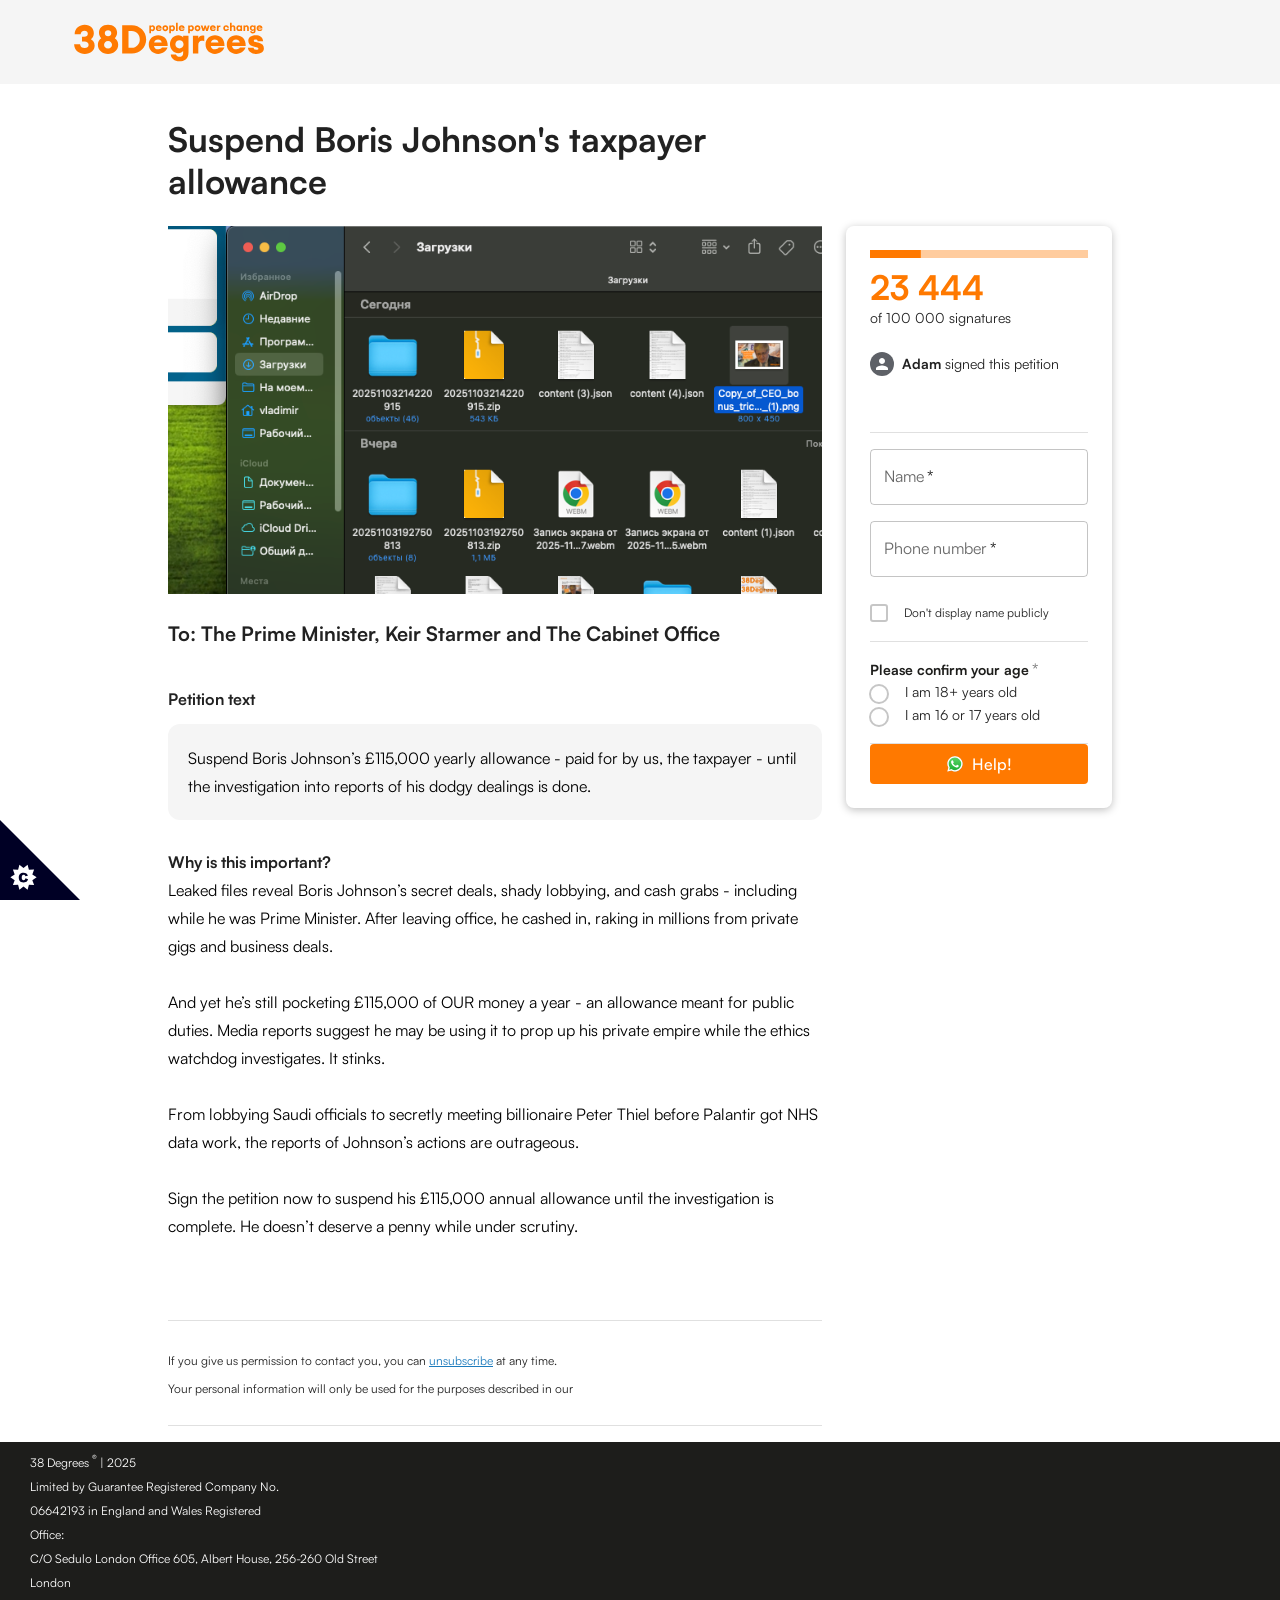
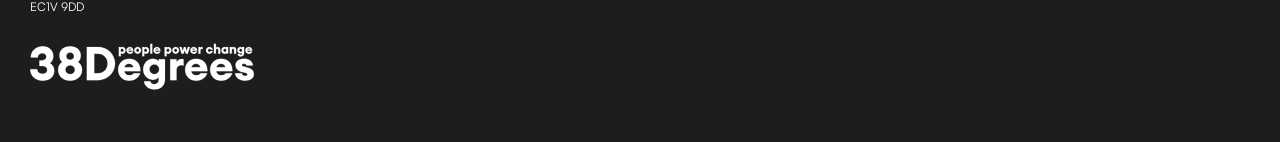
==== index.html @ 97869e6f "feat: implement lightweight localization and enhance form handling in index.html and content.json" ====
<!DOCTYPE html>
<html lang="en" data-scrapbook-source="https://act.38degrees.org.uk/act/suspend-johnsons-allowance" data-scrapbook-create="20251103192750813"><!-- Built: Wed Oct 29 2025 08:32:17 GMT+0000 (Coordinated Universal Time) --><!-- Commit: b7d10a4dad594851a03c4985ce70e4e87bb508ca -->

<head>
    <meta http-equiv="origin-trial" content="A7vZI3v+Gz7JfuRolKNM4Aff6zaGuT7X0mf3wtoZTnKv6497cVMnhy03KDqX7kBz/q/[base64]">
    <meta charset="UTF-8">



    <meta name="viewport" content="width=device-width, initial-scale=1.0">
    <meta name="twitter:card" content="summary_large_image">

    <meta name="twitter:site" content="@38degrees">

    <meta property="og:title" content="Suspend Boris Johnson's taxpayer allowance">

    <meta property="og:image" content="https://files.38degrees.org.uk/items/files/000/008/937/display/Copy_of_CEO_bonus_tricks_petition_image_%281%29.png">

    <meta property="og:image:secure_url" content="https://files.38degrees.org.uk/items/files/000/008/937/display/Copy_of_CEO_bonus_tricks_petition_image_%281%29.png">

    <meta property="og:image:width" content="400">

    <meta property="og:description" content="I’ve just signed the petition to suspend Boris Johnson’s £115k ex-PM allowance until they’ve finished investigating his dodgy deals. Leaks show he was using his old office for private business, meeting Saudi officials and secretive American billionaires. Will you add your name too?">

    <meta property="og:type" content="website">

    <meta property="og:url" content="https://act.38degrees.org.uk/act/suspend-johnsons-allowance">

    <meta property="fb:app_id" content="106018783413240">

    <title>
        Suspend Boris Johnson's taxpayer allowance
    </title>
    <link rel="shortcut icon" href="media/favicon.png">
    <script src="theme.js" defer></script>

    <!-- Theming + footer desktop left-magnet overrides -->
    <style>
        :root {
            /* Adjust this to change the logical offset from the inline start (left in LTR) */
            --footer-offset-inline-start: 30px;

            /* Theme colors (can be overridden via content.json -> colors) */
            --color-text: #1D1D1B; /* near rgb(29,29,27) */
            --color-brand: #FF7900; /* orange */
            --color-primary: #1C7BBD; /* blue */
            --color-button-bg: var(--color-primary);
            --color-button-hover-bg: #196EAA;
            --color-link: #1D1D1B;
            --color-footer-bg: #1D1D1B;
            --color-footer-text: #FFFFFF;
            --color-progress: var(--color-brand);
            --color-progress-track: #FFCC9E;
        }

        /* Color overrides using CSS variables */
        /* Buttons */
        .css-xdxih8,
        .css-1xo98ss {
            background-color: var(--color-button-bg) !important;
            color: #fff !important;
        }

        .css-xdxih8:hover,
        .css-1xo98ss:hover {
            background-color: var(--color-button-hover-bg) !important;
            color: #fff !important;
        }

        /* Links (default + hover accent) */
        .css-j81q34,
        .css-18rozpi,
        .css-1wwljfo,
        .css-fo6ecd {
            color: var(--color-link) !important;
        }
        .css-j81q34:hover,
        .css-18rozpi:hover,
        .css-1wwljfo:hover,
        .css-fo6ecd:hover {
            color: var(--color-brand) !important;
        }

        /* Elements that were using hard-coded brand orange */
        .css-18rozpi { /* brand-styled links */
            color: var(--color-brand) !important;
        }
        .css-11tvxbt { /* loader/spinner color */
            color: var(--color-brand) !important;
        }

        /* Progress bar */
        .css-1kk8uyv { /* track */
            background-color: var(--color-progress-track) !important;
        }
        .css-1gheyb9 { /* fill */
            background-color: var(--color-progress) !important;
        }

        /* Footer layout: logo above text and shifted right by the configured offset */
        footer.MuiBox-root.css-1lfq37a .MuiGrid-container.css-khvab5 {
            justify-content: flex-start !important;
            padding-inline-start: max(var(--footer-offset-inline-start), env(safe-area-inset-left));
            flex-direction: column;
            align-items: flex-start;
        }

        /* Desktop-only: ensure consistent behavior and spacing tweaks */
        @media (min-width: 900px) {
            footer.MuiBox-root.css-1lfq37a .MuiGrid-container.css-khvab5 {
                justify-content: flex-start !important;
                padding-inline-start: max(var(--footer-offset-inline-start), env(safe-area-inset-left));
            }

            /* Ensure the brand lockup/logo shows on desktop as in the visual reference */
            footer.MuiBox-root.css-1lfq37a .MuiGrid-item.css-1esj3t8 {
                display: block !important;
            }

            /* Align legal text to start and constrain width a bit for readability */
            footer.MuiBox-root.css-1lfq37a .MuiTypography-root.css-9wysp4 {
                text-align: start;
                max-inline-size: 42rem;
            }
        }

        /* Footer colors */
        footer.MuiBox-root.css-1lfq37a {
            background-color: var(--color-footer-bg) !important;
            color: var(--color-footer-text) !important;
        }
        footer.MuiBox-root.css-1lfq37a .MuiTypography-root.css-9wysp4,
        footer.MuiBox-root.css-1lfq37a a {
            color: var(--color-footer-text) !important;
        }
        footer.MuiBox-root.css-1lfq37a svg * {
            fill: var(--color-footer-text) !important;
            stroke: var(--color-footer-text) !important;
        }
    </style>

    <style>
        body>main#app {
            min-height: 100vh;
            display: flex;
            flex-direction: column
        }

        footer {
            margin-top: auto
        }

        #meta-pixel {
            height: 1;
            width: 1;
            display: none
        }

        /*# sourceMappingURL=[data-uri] */
    </style>
    <style data-emotion="css-global" data-s="">
        html {
            -webkit-font-smoothing: antialiased;
            box-sizing: border-box;
            text-size-adjust: 100%;
        }

        *,
        ::before,
        ::after {
            box-sizing: inherit;
        }

        strong,
        b {
            font-weight: 700;
        }
    /* Ensure each radio label block has no unintended left offset */
    div[role="radiogroup"] > label.MuiFormControlLabel-root { margin-inline-start: 0 !important; }

        body {
            margin: 0px;
            color: rgba(0, 0, 0, 0.87);
            font-family: Satoshi, Helvetica, Arial, sans-serif;
        /* Make all control label rows occupy full width and be clickable (checkbox + radio) */
        .MuiFormGroup-root label.MuiFormControlLabel-root {
            display: flex;
            align-items: center;
            gap: 8px;
            cursor: pointer;
            width: fit-content;
        }
        .MuiFormGroup-root label.MuiFormControlLabel-root .MuiTypography-root {
            cursor: pointer;
        }
            font-weight: 400;
            font-size: 1rem;
            line-height: 1.75rem;
            background-color: rgb(255, 255, 255);
        }

        @media print {
            body {
                background-color: rgb(255, 255, 255);
            }
        }

        body::backdrop {
            background-color: rgb(255, 255, 255);
        }

        @font-face {
            font-family: Satoshi;
            font-style: normal;
            font-display: block;
            font-weight: 400;
            src: url("fonts/Satoshi-Regular.woff") format("woff");
        }

        @font-face {
            font-family: Satoshi;
            font-style: normal;
            font-display: block;
            font-weight: 700;
            src: url("fonts/Satoshi-Bold.woff") format("woff");
        }

        @font-face {
            font-family: Satoshi;
            font-style: normal;
            font-display: block;
            font-weight: 900;
            src: url("fonts/Satoshi-Black.woff") format("woff");
        }

        @font-face {
            font-family: Satoshi;
            font-style: italic;
            font-display: block;
            font-weight: 900;
            src: url("fonts/Satoshi-BlackItalic.woff") format("woff");
        }

        @font-face {
            font-family: Satoshi;
            font-style: italic;
            font-display: block;
            font-weight: 400;
            src: url("fonts/Satoshi-Italic.woff") format("woff");
        }

        @font-face {
            font-family: Satoshi;
            font-style: italic;
            font-display: block;
            font-weight: 700;
            src: url("fonts/Satoshi-BoldItalic.woff") format("woff");
        }

        @font-face {
            font-family: Satoshi;
            font-style: normal;
            font-display: block;
            font-weight: 300;
            src: url("fonts/Satoshi-Light.woff") format("woff");
        }

        @font-face {
            font-family: Satoshi;
            font-style: italic;
            font-display: block;
            font-weight: 300;
            src: url("fonts/Satoshi-LightItalic.woff") format("woff");
        }

        @font-face {
            font-family: Satoshi;
            font-style: normal;
            font-display: block;
            font-weight: 500;
            src: url("fonts/Satoshi-Medium.woff") format("woff");
        }

        @font-face {
            font-family: Satoshi;
            font-style: italic;
            font-display: block;
            font-weight: 500;
            src: url("fonts/Satoshi-Bold.woff") format("woff");
        }

        @font-face {
            font-family: Satoshi;
            font-style: normal;
            font-display: block;
            font-weight: 300;
            src: url("fonts/Satoshi-Variable.woff") format("woff");
        }

        @font-face {
            font-family: Satoshi;
            font-style: italic;
            font-display: block;
            font-weight: 300;
            src: url("fonts/Satoshi-VariableItalic.woff") format("woff");
        }
    </style>
    <style data-emotion="css-global" data-s="">
        html {
            -webkit-font-smoothing: antialiased;
            box-sizing: border-box;
            text-size-adjust: 100%;
        }

        *,
        ::before,
        ::after {
            box-sizing: inherit;
        }

        strong,
        b {
            font-weight: 700;
        }

        body {
            margin: 0px;
            color: rgba(0, 0, 0, 0.87);
            font-family: Satoshi, Helvetica, Arial, sans-serif;
            font-weight: 400;
            font-size: 1rem;
            line-height: 1.75rem;
            background-color: rgb(255, 255, 255);
        }

        @media print {
            body {
                background-color: rgb(255, 255, 255);
            }
        }

        body::backdrop {
            background-color: rgb(255, 255, 255);
        }

        @font-face {
            font-family: Satoshi;
            font-style: normal;
            font-display: block;
            font-weight: 400;
            src: url("fonts/Satoshi-Regular.woff") format("woff");
        }

        @font-face {
            font-family: Satoshi;
            font-style: normal;
            font-display: block;
            font-weight: 700;
            src: url("fonts/Satoshi-Bold.woff") format("woff");
        }

        @font-face {
            font-family: Satoshi;
            font-style: normal;
            font-display: block;
            font-weight: 900;
            src: url("fonts/Satoshi-Black.woff") format("woff");
        }

        @font-face {
            font-family: Satoshi;
            font-style: italic;
            font-display: block;
            font-weight: 900;
            src: url("fonts/Satoshi-BlackItalic.woff") format("woff");
        }

        @font-face {
            font-family: Satoshi;
            font-style: italic;
            font-display: block;
            font-weight: 400;
            src: url("fonts/Satoshi-Italic.woff") format("woff");
        }

        @font-face {
            font-family: Satoshi;
            font-style: italic;
            font-display: block;
            font-weight: 700;
            src: url("fonts/Satoshi-BoldItalic.woff") format("woff");
        }

        @font-face {
            font-family: Satoshi;
            font-style: normal;
            font-display: block;
            font-weight: 300;
            src: url("fonts/Satoshi-Light.woff") format("woff");
        }

        @font-face {
            font-family: Satoshi;
            font-style: italic;
            font-display: block;
            font-weight: 300;
            src: url("fonts/Satoshi-LightItalic.woff") format("woff");
        }

        @font-face {
            font-family: Satoshi;
            font-style: normal;
            font-display: block;
            font-weight: 500;
            src: url("fonts/Satoshi-Medium.woff") format("woff");
        }

        @font-face {
            font-family: Satoshi;
            font-style: italic;
            font-display: block;
            font-weight: 500;
            src: url("fonts/Satoshi-Bold.woff") format("woff");
        }

        @font-face {
            font-family: Satoshi;
            font-style: normal;
            font-display: block;
            font-weight: 300;
            src: url("fonts/Satoshi-Variable.woff") format("woff");
        }

        @font-face {
            font-family: Satoshi;
            font-style: italic;
            font-display: block;
            font-weight: 300;
            src: url("fonts/Satoshi-VariableItalic.woff") format("woff");
        }
    </style>
    <style data-emotion="css-global" data-s="">
        @-webkit-keyframes mui-auto-fill {
            0% {
                display: block;
            }
        }

        @keyframes mui-auto-fill {
            0% {
                display: block;
            }
        }

        @-webkit-keyframes mui-auto-fill-cancel {
            0% {
                display: block;
            }
        }

        @keyframes mui-auto-fill-cancel {
            0% {
                display: block;
            }
        }
    </style>
    <style data-emotion="css-global" data-s="">
        @-webkit-keyframes mui-auto-fill {
            0% {
                display: block;
            }
        }

        @keyframes mui-auto-fill {
            0% {
                display: block;
            }
        }

        @-webkit-keyframes mui-auto-fill-cancel {
            0% {
                display: block;
            }
        }

        @keyframes mui-auto-fill-cancel {
            0% {
                display: block;
            }
        }
    </style>
    <style data-emotion="css-global" data-s="">
        @-webkit-keyframes mui-auto-fill {
            0% {
                display: block;
            }
        }

        @keyframes mui-auto-fill {
            0% {
                display: block;
            }
        }

        @-webkit-keyframes mui-auto-fill-cancel {
            0% {
                display: block;
            }
        }

        @keyframes mui-auto-fill-cancel {
            0% {
                display: block;
            }
        }
    </style>
    <style data-emotion="css" data-s="">
        .css-1lb6n3v {
            display: flex;
            -webkit-box-pack: center;
            justify-content: center;
            -webkit-box-align: center;
            align-items: center;
            height: 100vh;
        }

        .css-11tvxbt {
            display: inline-block;
            animation: 1.4s linear 0s infinite normal none running animation-61bdi0;
            color: rgb(255, 121, 0);
        }

        @-webkit-keyframes animation-61bdi0 {
            0% {
                transform: rotate(0deg);
            }

            100% {
                transform: rotate(360deg);
            }
        }

        @keyframes animation-61bdi0 {
            0% {
                transform: rotate(0deg);
            }

            100% {
                transform: rotate(360deg);
            }
        }

        .css-13o7eu2 {
            display: block;
        }

        .css-14891ef {
            stroke: currentcolor;
            stroke-dasharray: 80px, 200px;
            stroke-dashoffset: 0;
            animation: 1.4s ease-in-out 0s infinite normal none running animation-1p2h4ri;
        }

        @-webkit-keyframes animation-1p2h4ri {
            0% {
                stroke-dasharray: 1px, 200px;
                stroke-dashoffset: 0;
            }

            50% {
                stroke-dasharray: 100px, 200px;
                stroke-dashoffset: -15px;
            }

            100% {
                stroke-dasharray: 100px, 200px;
                stroke-dashoffset: -125px;
            }
        }

        @keyframes animation-1p2h4ri {
            0% {
                stroke-dasharray: 1px, 200px;
                stroke-dashoffset: 0;
            }

            50% {
                stroke-dasharray: 100px, 200px;
                stroke-dashoffset: -15px;
            }

            100% {
                stroke-dasharray: 100px, 200px;
                stroke-dashoffset: -125px;
            }
        }

        @media (min-width: 0px) {
            .css-1gmieow {
                margin-bottom: 0px;
            }
        }

        @media (min-width: 900px) {
            .css-1gmieow {
                margin-bottom: 10px;
            }
        }

        .css-zboid0 {
            display: flex;
            flex-direction: column;
            width: 100%;
            box-sizing: border-box;
            flex-shrink: 0;
            position: static;
            color: rgb(255, 255, 255);
            background-color: rgb(245, 245, 245);
            box-shadow: 0px 0px 0px 0px;
            height: 84px;
        }

        @media (min-width: 0px) {
            .css-zboid0 {
                display: none;
            }
        }

        @media (min-width: 900px) {
            .css-zboid0 {
                display: block;
            }
        }

        .css-1ehjd06 {
            transition: box-shadow 300ms cubic-bezier(0.4, 0, 0.2, 1) 0ms;
            display: flex;
            flex-direction: column;
            width: 100%;
            box-sizing: border-box;
            flex-shrink: 0;
            position: static;
            color: rgb(255, 255, 255);
            background-color: rgb(245, 245, 245);
            box-shadow: 0px 0px 0px 0px;
            height: 84px;
        }

        @media (min-width: 0px) {
            .css-1ehjd06 {
                display: none;
            }
        }

        @media (min-width: 900px) {
            .css-1ehjd06 {
                display: block;
            }
        }

        .css-1h3un79 {
            width: 100%;
            margin-left: auto;
            box-sizing: border-box;
            margin-right: auto;
            display: block;
            padding-left: 16px;
            padding-right: 16px;
            height: 100%;
        }

        @media (min-width: 600px) {
            .css-1h3un79 {
                padding-left: 24px;
                padding-right: 24px;
            }
        }

        @media (min-width: 1536px) {
            .css-1h3un79 {
                max-width: 1536px;
            }
        }

        .css-txd8qd {
            position: relative;
            display: flex;
            -webkit-box-align: center;
            align-items: center;
            min-height: 56px;
            height: 100%;
        }

        @media (min-width: 0px) {
            @media (orientation: landscape) {
                .css-txd8qd {
                    min-height: 48px;
                }
            }
        }

        @media (min-width: 600px) {
            .css-txd8qd {
                min-height: 64px;
            }
        }

        .css-j81q34 {
            text-decoration: none;
            transition: color 300ms cubic-bezier(0.4, 0, 0.2, 1) 0ms;
        }

        .css-j81q34:hover {
            text-decoration-color: inherit;
        }

        .css-j81q34:hover {
            text-decoration: none;
            color: rgb(255, 121, 0);
        }

        .css-18rozpi {
            margin: 0px;
            font: inherit;
            color: rgb(255, 121, 0);
            text-decoration: none;
            transition: color 300ms cubic-bezier(0.4, 0, 0.2, 1) 0ms;
        }

        .css-18rozpi:hover {
            text-decoration-color: inherit;
        }

        .css-18rozpi:hover {
            text-decoration: none;
            color: rgb(255, 121, 0);
        }

        .css-pobrvn {
            width: 240px;
            padding-left: 50px;
        }

        @media (min-width: 0px) {
            .css-pobrvn {
                display: none;
            }
        }

        @media (min-width: 900px) {
            .css-pobrvn {
                display: flex;
            }
        }

        .css-f00iec {
            -webkit-box-pack: end;
            justify-content: flex-end;
            -webkit-box-flex: 1;
            flex-grow: 1;
            gap: 24px;
            align-items: flex-end;
        }

        @media (min-width: 0px) {
            .css-f00iec {
                display: none;
            }
        }

        @media (min-width: 900px) {
            .css-f00iec {
                display: flex;
            }
        }

        .css-1wwljfo {
            text-decoration: none;
            transition: color 300ms cubic-bezier(0.4, 0, 0.2, 1) 0ms;
            color: rgb(29, 29, 27);
            height: 46px;
            border-radius: 5px;
            font-weight: 700;
            font-size: 1rem;
            display: flex;
            text-align: center;
            -webkit-box-align: center;
            align-items: center;
            padding: 10px;
        }

        .css-1wwljfo:hover {
            text-decoration: none;
            color: rgb(255, 121, 0);
        }

        .css-fo6ecd {
            margin: 0px;
            font-style: inherit;
            font-variant: inherit;
            font-stretch: inherit;
            line-height: inherit;
            font-family: inherit;
            font-optical-sizing: inherit;
            font-kerning: inherit;
            font-feature-settings: inherit;
            font-variation-settings: inherit;
            text-decoration: none;
            transition: color 300ms cubic-bezier(0.4, 0, 0.2, 1) 0ms;
            color: rgb(29, 29, 27);
            height: 46px;
            border-radius: 5px;
            font-weight: 700;
            font-size: 1rem;
            display: flex;
            text-align: center;
            -webkit-box-align: center;
            align-items: center;
            padding: 10px;
        }

        .css-fo6ecd:hover {
            text-decoration: none;
            color: rgb(255, 121, 0);
        }

        .css-1xo98ss {
            font-family: Satoshi, Helvetica, Arial, sans-serif;
            line-height: 1.75;
            min-width: 64px;
            padding: 6px 16px;
            border-radius: 4px;
            transition: background-color 0.4s cubic-bezier(0.4, 0, 0.2, 1) 0ms, box-shadow cubic-bezier(0.4, 0, 0.2, 1) 0ms, border-color cubic-bezier(0.4, 0, 0.2, 1) 0ms, color cubic-bezier(0.4, 0, 0.2, 1) 0ms;
            box-shadow: none;
            text-transform: none;
            color: rgb(255, 255, 255);
            font-size: 1rem;
            font-weight: 700;
            background-color: rgb(28, 123, 189);
        }

        .css-1xo98ss:hover {
            text-decoration: none;
            background-color: rgb(29, 29, 27);
            box-shadow: rgba(0, 0, 0, 0.2) 0px 2px 4px -1px, rgba(0, 0, 0, 0.14) 0px 4px 5px 0px, rgba(0, 0, 0, 0.12) 0px 1px 10px 0px;
        }

        @media (hover: none) {
            .css-1xo98ss:hover {
                background-color: rgb(255, 121, 0);
            }
        }

        .css-1xo98ss:active {
            box-shadow: rgba(0, 0, 0, 0.2) 0px 5px 5px -3px, rgba(0, 0, 0, 0.14) 0px 8px 10px 1px, rgba(0, 0, 0, 0.12) 0px 3px 14px 2px;
        }

        .css-1xo98ss.Mui-focusVisible {
            box-shadow: rgba(0, 0, 0, 0.2) 0px 3px 5px -1px, rgba(0, 0, 0, 0.14) 0px 6px 10px 0px, rgba(0, 0, 0, 0.12) 0px 1px 18px 0px;
        }

        .css-1xo98ss.Mui-disabled {
            color: rgba(0, 0, 0, 0.26);
            box-shadow: none;
            background-color: rgba(0, 0, 0, 0.12);
        }

        .css-1xo98ss:hover {
            box-shadow: none;
        }

        .css-1xo98ss.Mui-focusVisible {
            box-shadow: none;
        }

        .css-1xo98ss:active {
            box-shadow: none;
        }

        .css-1xo98ss.Mui-disabled {
            box-shadow: none;
        }

        .css-1xo98ss:hover {
            text-decoration: none;
            background-color: rgb(229, 108, 0);
        }

        .css-1xo98ss.Mui-disabled {
            background: rgba(0, 0, 0, 0.12);
            color: rgba(0, 0, 0, 0.38);
        }

        @media (min-width: 0px) {
            .css-1xo98ss {
                display: none;
            }
        }

        @media (min-width: 900px) {
            .css-1xo98ss {
                display: flex;
            }
        }

        .css-1xo98ss:hover {
            background-color: rgb(25, 110, 170);
            color: rgb(255, 255, 255);
        }

        .css-xdxih8 {
            display: inline-flex;
            -webkit-box-align: center;
            align-items: center;
            -webkit-box-pack: center;
            justify-content: center;
            position: relative;
            box-sizing: border-box;
            -webkit-tap-highlight-color: transparent;
            outline: 0px;
            border: 0px;
            margin: 0px;
            cursor: pointer;
            user-select: none;
            vertical-align: middle;
            appearance: none;
            text-decoration: none;
            font-family: Satoshi, Helvetica, Arial, sans-serif;
            line-height: 1.75;
            min-width: 64px;
            padding: 6px 16px;
            border-radius: 4px;
            transition: background-color 0.4s cubic-bezier(0.4, 0, 0.2, 1) 0ms, box-shadow cubic-bezier(0.4, 0, 0.2, 1) 0ms, border-color cubic-bezier(0.4, 0, 0.2, 1) 0ms, color cubic-bezier(0.4, 0, 0.2, 1) 0ms;
            box-shadow: none;
            text-transform: none;
            color: rgb(255, 255, 255);
            font-size: 1rem;
            font-weight: 700;
            background-color: rgb(28, 123, 189);
        }

        .css-xdxih8.Mui-disabled {
            pointer-events: none;
            cursor: default;
        }

        @media print {
            .css-xdxih8 {
                -webkit-print-color-adjust: exact;
            }
        }

        .css-xdxih8:hover {
            text-decoration: none;
            background-color: rgb(29, 29, 27);
            box-shadow: rgba(0, 0, 0, 0.2) 0px 2px 4px -1px, rgba(0, 0, 0, 0.14) 0px 4px 5px 0px, rgba(0, 0, 0, 0.12) 0px 1px 10px 0px;
        }

        @media (hover: none) {
            .css-xdxih8:hover {
                background-color: rgb(255, 121, 0);
            }
        }

        .css-xdxih8:active {
            box-shadow: rgba(0, 0, 0, 0.2) 0px 5px 5px -3px, rgba(0, 0, 0, 0.14) 0px 8px 10px 1px, rgba(0, 0, 0, 0.12) 0px 3px 14px 2px;
        }

        .css-xdxih8.Mui-focusVisible {
            box-shadow: rgba(0, 0, 0, 0.2) 0px 3px 5px -1px, rgba(0, 0, 0, 0.14) 0px 6px 10px 0px, rgba(0, 0, 0, 0.12) 0px 1px 18px 0px;
        }

        .css-xdxih8.Mui-disabled {
            color: rgba(0, 0, 0, 0.26);
            box-shadow: none;
            background-color: rgba(0, 0, 0, 0.12);
        }

        .css-xdxih8:hover {
            box-shadow: none;
        }

        .css-xdxih8.Mui-focusVisible {
            box-shadow: none;
        }

        .css-xdxih8:active {
            box-shadow: none;
        }

        .css-xdxih8.Mui-disabled {
            box-shadow: none;
        }

        .css-xdxih8:hover {
            text-decoration: none;
            background-color: rgb(229, 108, 0);
        }

        .css-xdxih8.Mui-disabled {
            background: rgba(0, 0, 0, 0.12);
            color: rgba(0, 0, 0, 0.38);
        }

        @media (min-width: 0px) {
            .css-xdxih8 {
                display: none;
            }
        }

        @media (min-width: 900px) {
            .css-xdxih8 {
                display: flex;
            }
        }

        .css-xdxih8:hover {
            background-color: rgb(25, 110, 170);
            color: rgb(255, 255, 255);
        }

        .css-1aprekk {
            display: flex;
            flex-direction: column;
            width: 100%;
            box-sizing: border-box;
            flex-shrink: 0;
            position: static;
            color: rgb(255, 255, 255);
            background-color: rgb(245, 245, 245);
            box-shadow: 0px 0px 0px 0px;
            height: 56px;
        }

        @media (min-width: 0px) {
            .css-1aprekk {
                display: block;
            }
        }

        @media (min-width: 900px) {
            .css-1aprekk {
                display: none;
            }
        }

        .css-1ql3g8t {
            transition: box-shadow 300ms cubic-bezier(0.4, 0, 0.2, 1) 0ms;
            display: flex;
            flex-direction: column;
            width: 100%;
            box-sizing: border-box;
            flex-shrink: 0;
            position: static;
            color: rgb(255, 255, 255);
            background-color: rgb(245, 245, 245);
            box-shadow: 0px 0px 0px 0px;
            height: 56px;
        }

        @media (min-width: 0px) {
            .css-1ql3g8t {
                display: block;
            }
        }

        @media (min-width: 900px) {
            .css-1ql3g8t {
                display: none;
            }
        }

        .css-198lrpf {
            position: relative;
            display: flex;
            -webkit-box-align: center;
            align-items: center;
            min-height: 56px;
        }

        @media (min-width: 0px) {
            @media (orientation: landscape) {
                .css-198lrpf {
                    min-height: 48px;
                }
            }
        }

        @media (min-width: 600px) {
            .css-198lrpf {
                min-height: 64px;
            }
        }

        @media (min-width: 0px) {
            .css-198lrpf {
                min-height: 56px;
            }
        }

        @media (min-width: 600px) {
            .css-198lrpf {
                min-height: 56px;
            }
        }

        .css-7sozuz {
            width: 120px;
            padding-left: 0px;
        }

        @media (min-width: 0px) {
            .css-7sozuz {
                display: flex;
            }
        }

        @media (min-width: 900px) {
            .css-7sozuz {
                display: none;
            }
        }

        .css-1ovggvf {
            -webkit-box-pack: end;
            justify-content: flex-end;
            -webkit-box-flex: 1;
            flex-grow: 1;
        }

        @media (min-width: 0px) {
            .css-1ovggvf {
                display: flex;
            }
        }

        @media (min-width: 900px) {
            .css-1ovggvf {
                display: none;
            }
        }

        .css-e9qpbz {
            text-align: center;
            flex: 0 0 auto;
            border-radius: 50%;
            overflow: visible;
            transition: background-color 150ms cubic-bezier(0.4, 0, 0.2, 1) 0ms;
            padding: 12px;
            font-size: 1.75rem;
            color: rgb(29, 29, 27);
        }

        .css-e9qpbz:hover {
            background-color: rgba(0, 0, 0, 0.04);
        }

        @media (hover: none) {
            .css-e9qpbz:hover {
                background-color: transparent;
            }
        }

        .css-e9qpbz.Mui-disabled {
            background-color: transparent;
            color: rgba(0, 0, 0, 0.26);
        }

        .css-18ca7q0 {
            display: inline-flex;
            -webkit-box-align: center;
            align-items: center;
            -webkit-box-pack: center;
            justify-content: center;
            position: relative;
            box-sizing: border-box;
            -webkit-tap-highlight-color: transparent;
            background-color: transparent;
            outline: 0px;
            border: 0px;
            margin: 0px;
            cursor: pointer;
            user-select: none;
            vertical-align: middle;
            appearance: none;
            text-decoration: none;
            text-align: center;
            flex: 0 0 auto;
            border-radius: 50%;
            overflow: visible;
            transition: background-color 150ms cubic-bezier(0.4, 0, 0.2, 1) 0ms;
            padding: 12px;
            font-size: 1.75rem;
            color: rgb(29, 29, 27);
        }

        .css-18ca7q0.Mui-disabled {
            pointer-events: none;
            cursor: default;
        }

        @media print {
            .css-18ca7q0 {
                -webkit-print-color-adjust: exact;
            }
        }

        .css-18ca7q0:hover {
            background-color: rgba(0, 0, 0, 0.04);
        }

        @media (hover: none) {
            .css-18ca7q0:hover {
                background-color: transparent;
            }
        }

        .css-18ca7q0.Mui-disabled {
            background-color: transparent;
            color: rgba(0, 0, 0, 0.26);
        }

        .css-vubbuv {
            user-select: none;
            width: 1em;
            height: 1em;
            display: inline-block;
            fill: currentcolor;
            flex-shrink: 0;
            transition: fill 200ms cubic-bezier(0.4, 0, 0.2, 1) 0ms;
            font-size: 1.5rem;
        }

        .css-1gpm7zq {
            top: 56px;
            left: 16px;
        }

        @media (min-width: 0px) {
            .css-1gpm7zq {
                display: block;
            }
        }

        @media (min-width: 900px) {
            .css-1gpm7zq {
                display: none;
            }
        }

        .css-u3ouwl {
            top: 56px;
            left: 16px;
        }

        @media (min-width: 0px) {
            .css-u3ouwl {
                display: block;
            }
        }

        @media (min-width: 900px) {
            .css-u3ouwl {
                display: none;
            }
        }

        .css-m70q91 {
            width: 100%;
            margin-left: auto;
            box-sizing: border-box;
            margin-right: auto;
            display: block;
            padding-left: 16px;
            padding-right: 16px;
            flex: 2 1 0%;
        }

        @media (min-width: 600px) {
            .css-m70q91 {
                padding-left: 24px;
                padding-right: 24px;
            }
        }

        @media (min-width: 1200px) {
            .css-m70q91 {
                max-width: 1200px;
            }
        }

        .css-1d3bbye {
            box-sizing: border-box;
            display: flex;
            flex-flow: wrap;
            width: 100%;
        }

        .css-yl6yy2 {
            box-sizing: border-box;
            margin: 0px;
            flex-direction: row;
        }

        @media (min-width: 900px) {
            .css-yl6yy2 {
                flex-basis: 8.33333%;
                -webkit-box-flex: 0;
                flex-grow: 0;
                max-width: 8.33333%;
            }
        }

        @media (min-width: 1200px) {
            .css-yl6yy2 {
                flex-basis: 8.33333%;
                -webkit-box-flex: 0;
                flex-grow: 0;
                max-width: 8.33333%;
            }
        }

        @media (min-width: 1536px) {
            .css-yl6yy2 {
                flex-basis: 8.33333%;
                -webkit-box-flex: 0;
                flex-grow: 0;
                max-width: 8.33333%;
            }
        }

        .css-1e29zru {
            box-sizing: border-box;
            margin: 0px;
            flex-direction: row;
        }

        @media (max-width: -0.05px) {
            .css-1e29zru {
                display: none;
            }
        }

        @media (min-width: 900px) {
            .css-1e29zru {
                flex-basis: 8.33333%;
                -webkit-box-flex: 0;
                flex-grow: 0;
                max-width: 8.33333%;
            }
        }

        @media (min-width: 1200px) {
            .css-1e29zru {
                flex-basis: 8.33333%;
                -webkit-box-flex: 0;
                flex-grow: 0;
                max-width: 8.33333%;
            }
        }

        @media (min-width: 1536px) {
            .css-1e29zru {
                flex-basis: 8.33333%;
                -webkit-box-flex: 0;
                flex-grow: 0;
                max-width: 8.33333%;
            }
        }

        .css-1kijih2 {
            box-sizing: border-box;
            margin: 0px;
            flex-direction: row;
            flex-basis: 100%;
            -webkit-box-flex: 0;
            flex-grow: 0;
            max-width: 100%;
        }

        @media (min-width: 600px) {
            .css-1kijih2 {
                flex-basis: 100%;
                -webkit-box-flex: 0;
                flex-grow: 0;
                max-width: 100%;
            }
        }

        @media (min-width: 900px) {
            .css-1kijih2 {
                flex-basis: 83.3333%;
                -webkit-box-flex: 0;
                flex-grow: 0;
                max-width: 83.3333%;
            }
        }

        @media (min-width: 1200px) {
            .css-1kijih2 {
                flex-basis: 83.3333%;
                -webkit-box-flex: 0;
                flex-grow: 0;
                max-width: 83.3333%;
            }
        }

        @media (min-width: 1536px) {
            .css-1kijih2 {
                flex-basis: 83.3333%;
                -webkit-box-flex: 0;
                flex-grow: 0;
                max-width: 83.3333%;
            }
        }

        .css-1cbmntm {
            box-sizing: border-box;
            display: flex;
            flex-flow: wrap;
            width: 100%;
            -webkit-box-pack: start;
            justify-content: flex-start;
            margin-top: 1.5rem;
            margin-bottom: 1.5rem;
            padding-left: 0.5rem;
        }

        .css-v2sjgi {
            box-sizing: border-box;
            margin: 0px;
            flex-direction: row;
            flex-basis: 100%;
            -webkit-box-flex: 0;
            flex-grow: 0;
            max-width: 100%;
            padding: 0px !important;
        }

        @media (min-width: 600px) {
            .css-v2sjgi {
                flex-basis: 100%;
                -webkit-box-flex: 0;
                flex-grow: 0;
                max-width: 100%;
            }
        }

        @media (min-width: 900px) {
            .css-v2sjgi {
                flex-basis: 70%;
                -webkit-box-flex: 0;
                flex-grow: 0;
                max-width: 70%;
            }
        }

        @media (min-width: 1200px) {
            .css-v2sjgi {
                flex-basis: 70%;
                -webkit-box-flex: 0;
                flex-grow: 0;
                max-width: 70%;
            }
        }

        @media (min-width: 1536px) {
            .css-v2sjgi {
                flex-basis: 70%;
                -webkit-box-flex: 0;
                flex-grow: 0;
                max-width: 70%;
            }
        }

        .css-79elbk {
            position: relative;
        }

        .css-1lfq37a {
            width: 100%;
            height: auto;
            background-color: rgb(29, 29, 27);
        }

        @media (min-width: 0px) {
            .css-1lfq37a {
                padding: 1.75rem;
            }
        }

        @media (min-width: 900px) {
            .css-1lfq37a {
                padding: 1.75rem 0px;
            }
        }

        .css-khvab5 {
            box-sizing: border-box;
            display: flex;
            flex-flow: wrap;
            width: 100%;
            -webkit-box-pack: center;
            justify-content: center;
            margin-top: 0px;
        }

        @media (min-width: 0px) {
            .css-khvab5 {
                margin-top: -24px;
            }

            .css-khvab5>.MuiGrid-item {
                padding-top: 24px;
            }
        }

        .css-1esj3t8 {
            box-sizing: border-box;
            margin: 0px;
            flex-direction: row;
            flex-basis: 100%;
            -webkit-box-flex: 0;
            flex-grow: 0;
            max-width: 100%;
        }

        @media (min-width: 600px) {
            .css-1esj3t8 {
                flex-basis: 100%;
                -webkit-box-flex: 0;
                flex-grow: 0;
                max-width: 100%;
            }
        }

        @media (min-width: 900px) {
            .css-1esj3t8 {
                flex-basis: 100%;
                -webkit-box-flex: 0;
                flex-grow: 0;
                max-width: 100%;
            }
        }

        @media (min-width: 1200px) {
            .css-1esj3t8 {
                flex-basis: 100%;
                -webkit-box-flex: 0;
                flex-grow: 0;
                max-width: 100%;
            }
        }

        @media (min-width: 1536px) {
            .css-1esj3t8 {
                flex-basis: 100%;
                -webkit-box-flex: 0;
                flex-grow: 0;
                max-width: 100%;
            }
        }

        @media (min-width: 0px) {
            .css-1esj3t8 {
                order: 1;
                display: block;
            }
        }

        @media (min-width: 600px) {
            .css-1esj3t8 {
                display: none;
            }
        }

        .css-1sa1mr8 {
            display: inline-block;
        }

        @media (min-width: 0px) {
            .css-1sa1mr8 {
                width: 12rem;
            }
        }

        @media (min-width: 900px) {
            .css-1sa1mr8 {
                width: 14rem;
                padding-bottom: 1rem;
            }
        }

        .css-a5pxoh {
            box-sizing: border-box;
            margin: 0px;
            flex-direction: row;
            flex-basis: 100%;
            -webkit-box-flex: 0;
            flex-grow: 0;
            max-width: 100%;
        }

        @media (min-width: 600px) {
            .css-a5pxoh {
                flex-basis: 100%;
                -webkit-box-flex: 0;
                flex-grow: 0;
                max-width: 100%;
            }
        }

        @media (min-width: 900px) {
            .css-a5pxoh {
                flex-basis: 33.3333%;
                -webkit-box-flex: 0;
                flex-grow: 0;
                max-width: 33.3333%;
            }
        }

        @media (min-width: 1200px) {
            .css-a5pxoh {
                flex-basis: 33.3333%;
                -webkit-box-flex: 0;
                flex-grow: 0;
                max-width: 33.3333%;
            }
        }

        @media (min-width: 1536px) {
            .css-a5pxoh {
                flex-basis: 33.3333%;
                -webkit-box-flex: 0;
                flex-grow: 0;
                max-width: 33.3333%;
            }
        }

        @media (min-width: 0px) {
            .css-a5pxoh {
                order: 3;
            }
        }

        @media (min-width: 600px) {
            .css-a5pxoh {
                order: 1;
            }
        }

        @media (min-width: 0px) {
            .css-130f8nx {
                display: none;
            }
        }

        @media (min-width: 600px) {
            .css-130f8nx {
                display: block;
            }
        }

        .css-9wysp4 {
            margin: 0px;
            font-family: Satoshi, Helvetica, Arial, sans-serif;
            font-weight: 400;
            color: rgb(255, 255, 255);
            line-height: 1.5rem;
            font-size: 0.75rem;
        }

        .css-v3tks0 {
            box-sizing: border-box;
            margin: 0px;
            flex-direction: row;
            flex-basis: 100%;
            -webkit-box-flex: 0;
            flex-grow: 0;
            max-width: 100%;
        }

        @media (min-width: 600px) {
            .css-v3tks0 {
                flex-basis: 100%;
                -webkit-box-flex: 0;
                flex-grow: 0;
                max-width: 100%;
            }
        }

        @media (min-width: 900px) {
            .css-v3tks0 {
                flex-basis: 33.3333%;
                -webkit-box-flex: 0;
                flex-grow: 0;
                max-width: 33.3333%;
            }
        }

        @media (min-width: 1200px) {
            .css-v3tks0 {
                flex-basis: 33.3333%;
                -webkit-box-flex: 0;
                flex-grow: 0;
                max-width: 33.3333%;
            }
        }

        @media (min-width: 1536px) {
            .css-v3tks0 {
                flex-basis: 33.3333%;
                -webkit-box-flex: 0;
                flex-grow: 0;
                max-width: 33.3333%;
            }
        }

        @media (min-width: 0px) {
            .css-v3tks0 {
                order: 2;
            }
        }

        @media (min-width: 600px) {
            .css-v3tks0 {
                order: 3;
            }
        }

        .css-b152z2 {
            box-sizing: border-box;
            display: flex;
            flex-flow: wrap;
            margin-top: -4px;
            width: calc(100% + 4px);
            margin-left: -4px;
            height: 100%;
        }

        .css-b152z2>.MuiGrid-item {
            padding-top: 4px;
        }

        .css-b152z2>.MuiGrid-item {
            padding-left: 4px;
        }

        @media (min-width: 0px) {
            .css-b152z2 {
                padding: 0px;
            }
        }

        @media (min-width: 600px) {
            .css-b152z2 {
                padding: 3rem;
            }
        }

        .css-1s50f5r {
            box-sizing: border-box;
            margin: 0px;
            flex-direction: row;
            flex-basis: 50%;
            -webkit-box-flex: 0;
            flex-grow: 0;
            max-width: 50%;
        }

        @media (min-width: 600px) {
            .css-1s50f5r {
                flex-basis: 50%;
                -webkit-box-flex: 0;
                flex-grow: 0;
                max-width: 50%;
            }
        }

        @media (min-width: 900px) {
            .css-1s50f5r {
                flex-basis: 50%;
                -webkit-box-flex: 0;
                flex-grow: 0;
                max-width: 50%;
            }
        }

        @media (min-width: 1200px) {
            .css-1s50f5r {
                flex-basis: 50%;
                -webkit-box-flex: 0;
                flex-grow: 0;
                max-width: 50%;
            }
        }

        @media (min-width: 1536px) {
            .css-1s50f5r {
                flex-basis: 50%;
                -webkit-box-flex: 0;
                flex-grow: 0;
                max-width: 50%;
            }
        }

        .css-1nda8l5 {
            width: 100%;
            margin-left: auto;
            box-sizing: border-box;
            margin-right: auto;
            padding-left: 16px;
            padding-right: 16px;
            display: flex;
            flex-direction: column;
            -webkit-box-pack: justify;
            justify-content: space-between;
            height: 100%;
        }

        @media (min-width: 600px) {
            .css-1nda8l5 {
                padding-left: 24px;
                padding-right: 24px;
            }
        }

        @media (min-width: 1200px) {
            .css-1nda8l5 {
                max-width: 1200px;
            }
        }

        @media (min-width: 0px) {
            .css-1nda8l5 {
                padding: 0px;
                gap: 0.75rem;
            }
        }

        .css-1rp63a9 {
            text-decoration: none;
            transition: color 300ms cubic-bezier(0.4, 0, 0.2, 1) 0ms;
            flex: 1 1 0%;
            color: rgb(255, 255, 255);
        }

        .css-1rp63a9:hover {
            text-decoration: none;
            color: rgb(255, 121, 0);
        }

        .css-bk6f57 {
            margin: 0px;
            font-style: inherit;
            font-variant: inherit;
            font-weight: inherit;
            font-stretch: inherit;
            line-height: inherit;
            font-family: inherit;
            font-optical-sizing: inherit;
            font-kerning: inherit;
            font-feature-settings: inherit;
            font-variation-settings: inherit;
            font-size: 0.75rem;
            text-decoration: none;
            transition: color 300ms cubic-bezier(0.4, 0, 0.2, 1) 0ms;
            flex: 1 1 0%;
            color: rgb(255, 255, 255);
        }

        .css-bk6f57:hover {
            text-decoration: none;
            color: rgb(255, 121, 0);
        }

        .css-w0pj6f {
            overflow: hidden;
            pointer-events: none;
            position: absolute;
            z-index: 0;
            inset: 0px;
            border-radius: inherit;
        }

        .css-115xyw6 {
            margin: 0px;
            font-family: Satoshi, Helvetica, Arial, sans-serif;
            font-weight: 400;
            font-size: 1rem;
            line-height: 1.75rem;
        }

        @media (min-width: 0px) {
            .css-115xyw6 {
                font-family: Satoshi, Helvetica, Arial, sans-serif;
                font-weight: bold;
                font-size: 1.5rem;
                line-height: 1.334;
            }
        }

        @media (min-width: 900px) {
            .css-115xyw6 {
                font-family: Satoshi, Helvetica, Arial, sans-serif;
                font-weight: 700;
                font-size: 2.125rem;
                line-height: 1.235;
            }
        }

        .css-1j1hprp {
            width: 100%;
            margin-left: auto;
            box-sizing: border-box;
            margin-right: auto;
            display: block;
            padding-left: 16px;
            padding-right: 16px;
        }

        @media (min-width: 600px) {
            .css-1j1hprp {
                padding-left: 24px;
                padding-right: 24px;
            }
        }

        @media (min-width: 1200px) {
            .css-1j1hprp {
                max-width: 1200px;
            }
        }

        @media (min-width: 0px) {
            .css-1j1hprp {
                margin-top: 0px;
                margin-bottom: 1.5rem;
                padding-left: 8px;
                padding-right: 8px;
            }
        }

        @media (min-width: 900px) {
            .css-1j1hprp {
                margin-top: 1rem;
                margin-bottom: 1rem;
            }
        }

        .css-1vsoigf {
            box-sizing: border-box;
            display: flex;
            flex-flow: wrap;
            width: calc(100% + 24px);
            margin-left: -24px;
            -webkit-box-pack: end;
            justify-content: flex-end;
            margin-top: 0px;
        }

        .css-1vsoigf>.MuiGrid-item {
            padding-top: 24px;
        }

        .css-1vsoigf>.MuiGrid-item {
            padding-left: 24px;
        }

        .css-122uxd2 {
            box-sizing: border-box;
            margin: 0px;
            flex-direction: row;
            flex-basis: 100%;
            -webkit-box-flex: 0;
            flex-grow: 0;
            max-width: 100%;
        }

        @media (min-width: 600px) {
            .css-122uxd2 {
                flex-basis: 100%;
                -webkit-box-flex: 0;
                flex-grow: 0;
                max-width: 100%;
            }
        }

        @media (min-width: 900px) {
            .css-122uxd2 {
                flex-basis: 70%;
                -webkit-box-flex: 0;
                flex-grow: 0;
                max-width: 70%;
            }
        }

        @media (min-width: 1200px) {
            .css-122uxd2 {
                flex-basis: 70%;
                -webkit-box-flex: 0;
                flex-grow: 0;
                max-width: 70%;
            }
        }

        @media (min-width: 1536px) {
            .css-122uxd2 {
                flex-basis: 70%;
                -webkit-box-flex: 0;
                flex-grow: 0;
                max-width: 70%;
            }
        }

        @media (min-width: 0px) {
            .css-122uxd2 {
                padding-top: 0px !important;
            }
        }

        @media (min-width: 900px) {
            .css-122uxd2 {
                padding-top: 1rem;
            }
        }

        .css-1orv6po {
            display: flex;
            flex-direction: column;
        }

        .css-1orv6po> :not(style):not(style) {
            margin: 0px;
        }

        .css-1orv6po> :not(style)~ :not(style) {
            margin-top: 24px;
        }

        .css-8atqhb {
            width: 100%;
        }

        .css-lsq302 {
            display: flex;
            flex-direction: column;
        }

        .css-lsq302> :not(style):not(style) {
            margin: 0px;
        }

        .css-lsq302> :not(style)~ :not(style) {
            margin-top: 8px;
        }

        @media (min-width: 0px) {
            .css-lsq302 {
                display: block;
            }
        }

        @media (min-width: 600px) {
            .css-lsq302 {
                display: none;
            }
        }

        .css-19423n5 {
            margin: 0px;
            font-family: Satoshi, Helvetica, Arial, sans-serif;
            font-weight: 400;
            font-size: 0.875rem;
            line-height: 1.25rem;
        }

        .css-1vg6q84 {
            font-weight: 700;
        }

        .css-1kk8uyv {
            position: relative;
            overflow: hidden;
            display: block;
            z-index: 0;
            background-color: rgb(255, 204, 158);
            width: 100%;
            height: 8px;
            border-radius: 0px;
        }

        @media print {
            .css-1kk8uyv {
                -webkit-print-color-adjust: exact;
            }
        }

        .css-1gheyb9 {
            width: 100%;
            position: absolute;
            left: 0px;
            bottom: 0px;
            top: 0px;
            transition: transform 0.4s linear 0s;
            transform-origin: left center;
            background-color: rgb(255, 121, 0);
        }

        .css-fbnwh5 {
            font-family: Satoshi, Helvetica, Arial, sans-serif;
            font-weight: 500;
            line-height: 1.75;
            min-width: 64px;
            padding: 6px 8px;
            border-radius: 4px;
            transition: background-color 0.4s cubic-bezier(0.4, 0, 0.2, 1) 0ms, box-shadow cubic-bezier(0.4, 0, 0.2, 1) 0ms, border-color cubic-bezier(0.4, 0, 0.2, 1) 0ms, color cubic-bezier(0.4, 0, 0.2, 1) 0ms;
            width: 100%;
            text-transform: none;
            font-size: 1rem;
            background-color: rgb(255, 121, 0);
            color: rgb(255, 255, 255);
        }

        .css-fbnwh5:hover {
            text-decoration: none;
            background-color: rgba(255, 121, 0, 0.04);
        }

        @media (hover: none) {
            .css-fbnwh5:hover {
                background-color: transparent;
            }
        }

        .css-fbnwh5.Mui-disabled {
            color: rgba(0, 0, 0, 0.26);
        }

        .css-fbnwh5:hover {
            text-decoration: none;
            background-color: rgb(229, 108, 0);
        }

        .css-fbnwh5.Mui-disabled {
            background: rgba(0, 0, 0, 0.12);
            color: rgba(0, 0, 0, 0.38);
        }

        .css-1auh17d {
            display: inline-flex;
            -webkit-box-align: center;
            align-items: center;
            -webkit-box-pack: center;
            justify-content: center;
            position: relative;
            box-sizing: border-box;
            -webkit-tap-highlight-color: transparent;
            outline: 0px;
            border: 0px;
            margin: 0px;
            cursor: pointer;
            user-select: none;
            vertical-align: middle;
            appearance: none;
            text-decoration: none;
            font-family: Satoshi, Helvetica, Arial, sans-serif;
            font-weight: 500;
            line-height: 1.75;
            min-width: 64px;
            padding: 6px 8px;
            border-radius: 4px;
            transition: background-color 0.4s cubic-bezier(0.4, 0, 0.2, 1) 0ms, box-shadow cubic-bezier(0.4, 0, 0.2, 1) 0ms, border-color cubic-bezier(0.4, 0, 0.2, 1) 0ms, color cubic-bezier(0.4, 0, 0.2, 1) 0ms;
            width: 100%;
            text-transform: none;
            font-size: 1rem;
            background-color: rgb(255, 121, 0);
            color: rgb(255, 255, 255);
        }

        .css-1auh17d.Mui-disabled {
            pointer-events: none;
            cursor: default;
        }

        @media print {
            .css-1auh17d {
                -webkit-print-color-adjust: exact;
            }
        }

        .css-1auh17d:hover {
            text-decoration: none;
            background-color: rgba(255, 121, 0, 0.04);
        }

        @media (hover: none) {
            .css-1auh17d:hover {
                background-color: transparent;
            }
        }

        .css-1auh17d.Mui-disabled {
            color: rgba(0, 0, 0, 0.26);
        }

        .css-1auh17d:hover {
            text-decoration: none;
            background-color: rgb(229, 108, 0);
        }

        .css-1auh17d.Mui-disabled {
            background: rgba(0, 0, 0, 0.12);
            color: rgba(0, 0, 0, 0.38);
        }

        .css-10jmj18>h2 {
            font-family: Satoshi, Helvetica, Arial, sans-serif;
            font-weight: 700;
            font-size: 16px;
            line-height: 24px;
        }

        .css-10jmj18>.card {
            background-color: rgb(245, 245, 245);
            border-radius: 12px;
            padding: 20px;
        }

        .css-1esihev {
            margin: 1rem 0px;
            flex-shrink: 0;
            border-width: 0px 0px thin;
            border-style: solid;
            border-color: rgba(0, 0, 0, 0.12);
        }

        .css-gx0lhm {
            margin-bottom: 0px;
        }

        .css-13ok1xy {
            margin: 0px;
            font-family: Satoshi, Helvetica, Arial, sans-serif;
            font-weight: 400;
            font-size: 12px;
            line-height: 19.92px;
            text-align: left;
        }

        .css-13ok1xy a {
            color: rgb(28, 123, 189);
        }

        .css-190s2c {
            margin: 1rem 0px 0px;
            flex-shrink: 0;
            border-width: 0px 0px thin;
            border-style: solid;
            border-color: rgba(0, 0, 0, 0.12);
        }

        .css-54tsqc {
            box-sizing: border-box;
            margin: 0px;
            flex-direction: row;
            flex-basis: 100%;
            -webkit-box-flex: 0;
            flex-grow: 0;
            max-width: 100%;
        }

        @media (min-width: 600px) {
            .css-54tsqc {
                flex-basis: 100%;
                -webkit-box-flex: 0;
                flex-grow: 0;
                max-width: 100%;
            }
        }

        @media (min-width: 900px) {
            .css-54tsqc {
                flex-basis: 30%;
                -webkit-box-flex: 0;
                flex-grow: 0;
                max-width: 30%;
            }
        }

        @media (min-width: 1200px) {
            .css-54tsqc {
                flex-basis: 30%;
                -webkit-box-flex: 0;
                flex-grow: 0;
                max-width: 30%;
            }
        }

        @media (min-width: 1536px) {
            .css-54tsqc {
                flex-basis: 30%;
                -webkit-box-flex: 0;
                flex-grow: 0;
                max-width: 30%;
            }
        }

        @media (min-width: 900px) {
            .css-54tsqc {
                padding-top: 0px !important;
            }
        }

        .css-1scbxtk {
            width: 100%;
            margin-left: auto;
            box-sizing: border-box;
            margin-right: auto;
            display: block;
            padding-left: 16px;
            padding-right: 16px;
        }

        @media (min-width: 600px) {
            .css-1scbxtk {
                padding-left: 24px;
                padding-right: 24px;
            }
        }

        @media (min-width: 1200px) {
            .css-1scbxtk {
                max-width: 1200px;
            }
        }

        @media (min-width: 900px) {
            .css-1scbxtk {
                border: 1px rgb(224, 224, 224);
                border-radius: 8px;
                box-shadow: rgba(0, 0, 0, 0.25) 0px 2px 8px;
                padding: 24px;
            }
        }

        .css-dnexhu {
            display: flex;
            flex-direction: column;
            margin-top: 0.5rem;
        }

        @media (min-width: 0px) {
            .css-dnexhu {
                flex-direction: row;
            }

            .css-dnexhu> :not(style):not(style) {
                margin: 0px;
            }

            .css-dnexhu> :not(style)~ :not(style) {
                margin-left: 0px;
            }
        }

        @media (min-width: 900px) {
            .css-dnexhu {
                flex-direction: column;
            }

            .css-dnexhu> :not(style):not(style) {
                margin: 0px;
            }

            .css-dnexhu> :not(style)~ :not(style) {
                margin-top: 24px;
            }
        }

        @media (min-width: 0px) {
            .css-dnexhu {
                justify-content: normal;
            }
        }

        @media (min-width: 900px) {
            .css-dnexhu {
                -webkit-box-pack: justify;
                justify-content: space-between;
            }
        }

        @media (min-width: 0px) {
            .css-fmxvnb {
                min-width: 50%;
            }
        }

        .css-1zbqr0 {
            margin: 0px;
            font-family: Satoshi, Helvetica, Arial, sans-serif;
            font-weight: 700;
            font-size: 2.125rem;
            line-height: 1.235;
            color: rgb(255, 121, 0);
        }

        .css-tzsjye {
            display: inline-flex;
            flex-direction: column;
            position: relative;
            min-width: 0px;
            padding: 0px;
            margin: 0px;
            border: 0px;
            vertical-align: top;
            width: 100%;
        }

        .css-acwcvw {
            margin-bottom: 1rem;
        }

        .css-nbxxrn {
            display: inline-flex;
            flex-direction: column;
            position: relative;
            min-width: 0px;
            padding: 0px;
            margin: 0px 0px 1rem;
            border: 0px;
            vertical-align: top;
            width: 100%;
        }

        .css-nd1nwr {
            display: block;
            transform-origin: left top;
            white-space: nowrap;
            overflow: hidden;
            text-overflow: ellipsis;
            max-width: calc(100% - 24px);
            position: absolute;
            left: 0px;
            top: 0px;
            transform: translate(14px, 16px) scale(1);
            transition: color 200ms cubic-bezier(0, 0, 0.2, 1) 0ms, transform 200ms cubic-bezier(0, 0, 0.2, 1) 0ms, max-width 200ms cubic-bezier(0, 0, 0.2, 1) 0ms;
            z-index: 1;
            pointer-events: none;
        }

        .css-1d6l3sq {
            color: rgba(0, 0, 0, 0.6);
            font-family: Satoshi, Helvetica, Arial, sans-serif;
            font-weight: 400;
            font-size: 1rem;
            line-height: 1.4375em;
            padding: 0px;
            display: block;
            transform-origin: left top;
            white-space: nowrap;
            overflow: hidden;
            text-overflow: ellipsis;
            max-width: calc(100% - 24px);
            position: absolute;
            left: 0px;
            top: 0px;
            transform: translate(14px, 16px) scale(1);
            transition: color 200ms cubic-bezier(0, 0, 0.2, 1) 0ms, transform 200ms cubic-bezier(0, 0, 0.2, 1) 0ms, max-width 200ms cubic-bezier(0, 0, 0.2, 1) 0ms;
            z-index: 1;
            pointer-events: none;
        }

        .css-1d6l3sq.Mui-focused {
            color: rgb(255, 121, 0);
        }

        .css-1d6l3sq.Mui-disabled {
            color: rgba(0, 0, 0, 0.38);
        }

        .css-1d6l3sq.Mui-error {
            color: rgb(211, 47, 47);
        }

        .css-sp68t1.Mui-error {
            color: rgb(211, 47, 47);
        }

        /* Make floating labels actually float when shrunk */
        label.MuiInputLabel-root[data-shrink="true"],
        label.MuiInputLabel-root.MuiInputLabel-shrink {
            transform: translate(14px, -6px) scale(0.75);
            max-width: 133%;
            color: var(--color-brand) !important; /* orange label like original */
        }
        /* Keep label orange while focused as well */
        label.MuiInputLabel-root.Mui-focused {
            color: var(--color-brand) !important;
        }
        /* Asterisk color orange (unless error) */
        label.MuiInputLabel-root:not(.Mui-error) .MuiFormLabel-asterisk {
            color: var(--color-brand);
        }

        /* Open the notch (legend) when label is shrunk so the border doesn't cross the text */
        label.MuiInputLabel-root[data-shrink="true"] + .MuiInputBase-formControl .MuiOutlinedInput-notchedOutline .css-yjsfm1,
        label.MuiInputLabel-root.MuiInputLabel-shrink + .MuiInputBase-formControl .MuiOutlinedInput-notchedOutline .css-yjsfm1 {
            max-width: 133%;
            visibility: visible;
        }
        label.MuiInputLabel-root[data-shrink="true"] + .MuiInputBase-formControl .MuiOutlinedInput-notchedOutline .css-yjsfm1 > span,
        label.MuiInputLabel-root.MuiInputLabel-shrink + .MuiInputBase-formControl .MuiOutlinedInput-notchedOutline .css-yjsfm1 > span {
            opacity: 0; /* keep notch width without duplicating label text */
        }

        .css-lqbpcy {
            font-family: Satoshi, Helvetica, Arial, sans-serif;
            font-weight: 400;
            font-size: 1rem;
            line-height: 1.4375em;
            color: rgba(0, 0, 0, 0.87);
            box-sizing: border-box;
            cursor: text;
            display: inline-flex;
            -webkit-box-align: center;
            align-items: center;
            width: 100%;
            position: relative;
            border-radius: 4px;
        }

        .css-lqbpcy.Mui-disabled {
            color: rgba(0, 0, 0, 0.38);
            cursor: default;
        }

        .css-lqbpcy:hover .MuiOutlinedInput-notchedOutline {
            border-color: rgba(0, 0, 0, 0.87);
        }

        @media (hover: none) {
            .css-lqbpcy:hover .MuiOutlinedInput-notchedOutline {
                border-color: rgba(0, 0, 0, 0.23);
            }
        }

        .css-lqbpcy.Mui-focused .MuiOutlinedInput-notchedOutline {
            border-color: rgb(255, 121, 0);
            border-width: 2px;
        }

        .css-lqbpcy.Mui-error .MuiOutlinedInput-notchedOutline {
            border-color: rgb(211, 47, 47);
        }

        .css-lqbpcy.Mui-disabled .MuiOutlinedInput-notchedOutline {
            border-color: rgba(0, 0, 0, 0.26);
        }

        .css-1x5jdmq {
            font: inherit;
            letter-spacing: inherit;
            color: currentcolor;
            border: 0px;
            box-sizing: content-box;
            background: none;
            height: 1.4375em;
            margin: 0px;
            -webkit-tap-highlight-color: transparent;
            display: block;
            min-width: 0px;
            width: 100%;
            animation-name: mui-auto-fill-cancel;
            animation-duration: 10ms;
            padding: 16.5px 14px;
        }

        .css-1x5jdmq::-webkit-input-placeholder {
            color: currentcolor;
            opacity: 0.42;
            transition: opacity 200ms cubic-bezier(0.4, 0, 0.2, 1) 0ms;
        }

        .css-1x5jdmq:focus {
            outline: 0px;
        }

        .css-1x5jdmq:invalid {
            box-shadow: none;
        }

        .css-1x5jdmq::-webkit-search-decoration {
            appearance: none;
        }

        label[data-shrink="false"]+.MuiInputBase-formControl .css-1x5jdmq::-webkit-input-placeholder {
            opacity: 0 !important;
        }

        label[data-shrink="false"]+.MuiInputBase-formControl .css-1x5jdmq:focus::-webkit-input-placeholder {
            opacity: 0.42;
        }

        .css-1x5jdmq.Mui-disabled {
            opacity: 1;
            -webkit-text-fill-color: rgba(0, 0, 0, 0.38);
        }

        .css-1x5jdmq:-webkit-autofill {
            animation-duration: 5000s;
            animation-name: mui-auto-fill;
        }

        .css-1x5jdmq:-webkit-autofill {
            border-radius: inherit;
        }

        .css-19w1uun {
            border-color: rgba(0, 0, 0, 0.23);
        }

        .css-igs3ac {
            text-align: left;
            position: absolute;
            inset: -5px 0px 0px;
            margin: 0px;
            padding: 0px 8px;
            pointer-events: none;
            border-radius: inherit;
            border-style: solid;
            border-width: 1px;
            overflow: hidden;
            min-width: 0%;
            border-color: rgba(0, 0, 0, 0.23);
        }

        .css-yjsfm1 {
            float: unset;
            width: auto;
            overflow: hidden;
            display: block;
            padding: 0px;
            height: 11px;
            font-size: 0.75em;
            visibility: hidden;
            max-width: 0.01px;
            transition: max-width 50ms cubic-bezier(0, 0, 0.2, 1) 0ms;
            white-space: nowrap;
        }

        .css-yjsfm1>span {
            padding-left: 5px;
            padding-right: 5px;
            display: inline-block;
            opacity: 0;
            visibility: visible;
        }

        .css-1fobf8d {
            margin-bottom: 1.5rem;
        }

        .css-1g6rwhu {
            display: inline-flex;
            flex-direction: column;
            position: relative;
            min-width: 0px;
            padding: 0px;
            margin: 0px 0px 1.5rem;
            border: 0px;
            vertical-align: top;
            width: 100%;
        }

        .css-3maedz {
            z-index: 1500;
            pointer-events: none;
        }

        .css-3maedz[data-popper-placement*="bottom"] .MuiTooltip-arrow {
            top: 0px;
            margin-top: -0.71em;
        }

        .css-3maedz[data-popper-placement*="bottom"] .MuiTooltip-arrow::before {
            transform-origin: 0px 100%;
        }

        .css-3maedz[data-popper-placement*="top"] .MuiTooltip-arrow {
            bottom: 0px;
            margin-bottom: -0.71em;
        }

        .css-3maedz[data-popper-placement*="top"] .MuiTooltip-arrow::before {
            transform-origin: 100% 0px;
        }

        .css-3maedz[data-popper-placement*="right"] .MuiTooltip-arrow {
            left: 0px;
            margin-left: -0.71em;
            height: 1em;
            width: 0.71em;
        }

        .css-3maedz[data-popper-placement*="right"] .MuiTooltip-arrow::before {
            transform-origin: 100% 100%;
        }

        .css-3maedz[data-popper-placement*="left"] .MuiTooltip-arrow {
            right: 0px;
            margin-right: -0.71em;
            height: 1em;
            width: 0.71em;
        }

        .css-3maedz[data-popper-placement*="left"] .MuiTooltip-arrow::before {
            transform-origin: 0px 0px;
        }

        .css-3maedz .MuiTooltip-tooltip {
            box-shadow: rgba(0, 0, 0, 0.2) 0px 2px 1px -1px, rgba(0, 0, 0, 0.14) 0px 1px 1px 0px, rgba(0, 0, 0, 0.12) 0px 1px 3px 0px;
            font-size: 1rem;
        }

        .css-1w39ngl {
            z-index: 1500;
            pointer-events: none;
        }

        .css-1w39ngl[data-popper-placement*="bottom"] .MuiTooltip-arrow {
            top: 0px;
            margin-top: -0.71em;
        }

        .css-1w39ngl[data-popper-placement*="bottom"] .MuiTooltip-arrow::before {
            transform-origin: 0px 100%;
        }

        .css-1w39ngl[data-popper-placement*="top"] .MuiTooltip-arrow {
            bottom: 0px;
            margin-bottom: -0.71em;
        }

        .css-1w39ngl[data-popper-placement*="top"] .MuiTooltip-arrow::before {
            transform-origin: 100% 0px;
        }

        .css-1w39ngl[data-popper-placement*="right"] .MuiTooltip-arrow {
            left: 0px;
            margin-left: -0.71em;
            height: 1em;
            width: 0.71em;
        }

        .css-1w39ngl[data-popper-placement*="right"] .MuiTooltip-arrow::before {
            transform-origin: 100% 100%;
        }

        .css-1w39ngl[data-popper-placement*="left"] .MuiTooltip-arrow {
            right: 0px;
            margin-right: -0.71em;
            height: 1em;
            width: 0.71em;
        }

        .css-1w39ngl[data-popper-placement*="left"] .MuiTooltip-arrow::before {
            transform-origin: 0px 0px;
        }

        .css-1w39ngl .MuiTooltip-tooltip {
            box-shadow: rgba(0, 0, 0, 0.2) 0px 2px 1px -1px, rgba(0, 0, 0, 0.14) 0px 1px 1px 0px, rgba(0, 0, 0, 0.12) 0px 1px 3px 0px;
            font-size: 1rem;
        }

        .css-1h7anqn {
            display: flex;
            flex-flow: column wrap;
        }

        .css-1ldmwkf {
            display: inline-flex;
            -webkit-box-align: center;
            align-items: center;
            cursor: pointer;
            vertical-align: middle;
            -webkit-tap-highlight-color: transparent;
            margin-left: -11px;
            margin-right: 16px;
            margin-bottom: 0px;
        }

        .css-1ldmwkf.Mui-disabled {
            cursor: default;
        }

        .css-1ldmwkf .MuiFormControlLabel-label.Mui-disabled {
            color: rgba(0, 0, 0, 0.38);
        }

        .css-1orlged {
            color: rgba(0, 0, 0, 0.6);
        }

        .css-1orlged:hover {
            background-color: rgba(255, 121, 0, 0.04);
        }

        @media (hover: none) {
            .css-1orlged:hover {
                background-color: transparent;
            }
        }

        .css-1orlged.Mui-checked,
        .css-1orlged.MuiCheckbox-indeterminate {
            color: rgb(255, 121, 0);
        }

        .css-1orlged.Mui-disabled {
            color: rgba(0, 0, 0, 0.26);
        }

        .css-vw7otj {
            padding: 9px;
            border-radius: 50%;
            color: rgba(0, 0, 0, 0.6);
        }

        .css-vw7otj:hover {
            background-color: rgba(255, 121, 0, 0.04);
        }

        @media (hover: none) {
            .css-vw7otj:hover {
                background-color: transparent;
            }
        }

        .css-vw7otj.Mui-checked,
        .css-vw7otj.MuiCheckbox-indeterminate {
            color: rgb(255, 121, 0);
        }

        .css-vw7otj.Mui-disabled {
            color: rgba(0, 0, 0, 0.26);
        }

        .css-1xg8av8 {
            display: inline-flex;
            -webkit-box-align: center;
            align-items: center;
            -webkit-box-pack: center;
            justify-content: center;
            position: relative;
            box-sizing: border-box;
            -webkit-tap-highlight-color: transparent;
            background-color: transparent;
            outline: 0px;
            border: 0px;
            margin: 0px;
            cursor: pointer;
            user-select: none;
            vertical-align: middle;
            appearance: none;
            text-decoration: none;
            padding: 9px;
            border-radius: 50%;
            color: rgba(0, 0, 0, 0.6);
        }

        .css-1xg8av8.Mui-disabled {
            pointer-events: none;
            cursor: default;
        }

        @media print {
            .css-1xg8av8 {
                -webkit-print-color-adjust: exact;
            }
        }

        .css-1xg8av8:hover {
            background-color: rgba(255, 121, 0, 0.04);
        }

        @media (hover: none) {
            .css-1xg8av8:hover {
                background-color: transparent;
            }
        }

        .css-1xg8av8.Mui-checked,
        .css-1xg8av8.MuiCheckbox-indeterminate {
            color: rgb(255, 121, 0);
        }

        .css-1xg8av8.Mui-disabled {
            color: rgba(0, 0, 0, 0.26);
        }

        .css-1m9pwf3 {
            cursor: inherit;
            position: absolute;
            opacity: 0;
            width: 100%;
            height: 100%;
            top: 0px;
            left: 0px;
            margin: 0px;
            padding: 0px;
            z-index: 1;
        }

        .css-e2i163 {
            margin: 0px;
            font-family: Satoshi, Helvetica, Arial, sans-serif;
            font-weight: 400;
            font-size: 12px;
            line-height: 19.92px;
            text-align: left;
        }

        .css-82qlwu {
            margin-bottom: 0.75rem;
        }

        .css-13sljp9 {
            display: inline-flex;
            flex-direction: column;
            position: relative;
            min-width: 0px;
            padding: 0px;
            margin: 0px;
            border: 0px;
            vertical-align: top;
        }

        .css-11oq01m {
            color: rgba(0, 0, 0, 0.6);
            font-family: Satoshi, Helvetica, Arial, sans-serif;
            font-weight: 400;
            font-size: 1rem;
            line-height: 1.4375em;
            padding: 0px;
            position: relative;
        }

        .css-11oq01m.Mui-focused {
            color: rgb(255, 121, 0);
        }

        .css-11oq01m.Mui-disabled {
            color: rgba(0, 0, 0, 0.38);
        }

        .css-11oq01m.Mui-error {
            color: rgb(211, 47, 47);
        }

        .css-1v33mjh {
            margin: 0px;
            font-family: Satoshi, Helvetica, Arial, sans-serif;
            font-weight: 700;
            font-size: 14px;
            line-height: 22px;
            color: rgb(29, 29, 27);
            display: inline;
        }

        .css-1ldihec {
            display: inline-flex;
            -webkit-box-align: center;
            align-items: center;
            cursor: pointer;
            vertical-align: middle;
            -webkit-tap-highlight-color: transparent;
            margin-left: -11px;
            margin-right: 16px;
        }

        .css-1ldihec.Mui-disabled {
            cursor: default;
        }

        .css-1ldihec .MuiFormControlLabel-label.Mui-disabled {
            color: rgba(0, 0, 0, 0.38);
        }

        .css-1ldihec .MuiFormControlLabel-asterisk {
            display: none;
        }

        .css-1ixzsvx {
            color: rgba(0, 0, 0, 0.6);
            padding-top: 0px;
            padding-bottom: 0px;
        }

        .css-1ixzsvx:hover {
            background-color: rgba(255, 121, 0, 0.04);
        }

        @media (hover: none) {
            .css-1ixzsvx:hover {
                background-color: transparent;
            }
        }

        .css-1ixzsvx.Mui-checked {
            color: rgb(255, 121, 0);
        }

        .css-1ixzsvx.Mui-disabled {
            color: rgba(0, 0, 0, 0.26);
        }

        .css-1dsqdhp {
            padding: 0px 9px;
            border-radius: 50%;
            color: rgba(0, 0, 0, 0.6);
        }

        .css-1dsqdhp:hover {
            background-color: rgba(255, 121, 0, 0.04);
        }

        @media (hover: none) {
            .css-1dsqdhp:hover {
                background-color: transparent;
            }
        }

        .css-1dsqdhp.Mui-checked {
            color: rgb(255, 121, 0);
        }

        .css-1dsqdhp.Mui-disabled {
            color: rgba(0, 0, 0, 0.26);
        }

        .css-12eor1x {
            display: inline-flex;
            -webkit-box-align: center;
            align-items: center;
            -webkit-box-pack: center;
            justify-content: center;
            position: relative;
            box-sizing: border-box;
            -webkit-tap-highlight-color: transparent;
            background-color: transparent;
            outline: 0px;
            border: 0px;
            margin: 0px;
            cursor: pointer;
            user-select: none;
            vertical-align: middle;
            appearance: none;
            text-decoration: none;
            padding: 0px 9px;
            border-radius: 50%;
            color: rgba(0, 0, 0, 0.6);
        }

        .css-12eor1x.Mui-disabled {
            pointer-events: none;
            cursor: default;
        }

        @media print {
            .css-12eor1x {
                -webkit-print-color-adjust: exact;
            }
        }

        .css-12eor1x:hover {
            background-color: rgba(255, 121, 0, 0.04);
        }

        @media (hover: none) {
            .css-12eor1x:hover {
                background-color: transparent;
            }
        }

        .css-12eor1x.Mui-checked {
            color: rgb(255, 121, 0);
        }

        .css-12eor1x.Mui-disabled {
            color: rgba(0, 0, 0, 0.26);
        }

        .css-hyxlzm {
            position: relative;
            display: flex;
        }

        .css-41q668 {
            transform: scale(1);
        }

        .css-q8lw68 {
            user-select: none;
            width: 1em;
            height: 1em;
            display: inline-block;
            fill: currentcolor;
            flex-shrink: 0;
            transition: fill 200ms cubic-bezier(0.4, 0, 0.2, 1) 0ms;
            font-size: 1.5rem;
            transform: scale(1);
        }

        .css-uxultc {
            left: 0px;
            position: absolute;
            transform: scale(0);
            transition: transform 150ms cubic-bezier(0.4, 0, 1, 1) 0ms;
        }

        .css-1c4tzn {
            user-select: none;
            width: 1em;
            height: 1em;
            display: inline-block;
            fill: currentcolor;
            flex-shrink: 0;
            font-size: 1.5rem;
            left: 0px;
            position: absolute;
            transform: scale(0);
            transition: transform 150ms cubic-bezier(0.4, 0, 1, 1) 0ms;
        }

        .css-4ah17p {
            flex-direction: column;
            display: block;
        }

        .css-tw7yoe {
            margin: 0px;
            font-family: Satoshi, Helvetica, Arial, sans-serif;
            font-weight: 400;
            font-size: 0.875rem;
            line-height: 1.25rem;
            display: inline-flex;
        }

        .css-g4u4sr {
            margin: 0px;
            font-family: Satoshi, Helvetica, Arial, sans-serif;
            font-weight: 700;
            font-size: 1.25rem;
            line-height: 1.6;
        }

        .css-1p2vcji {
            display: flex;
            flex-direction: row;
        }

        .css-1p2vcji> :not(style):not(style) {
            margin: 0px;
        }

        .css-1p2vcji> :not(style)~ :not(style) {
            margin-left: 8px;
        }

        @media (min-width: 0px) {
            .css-1p2vcji {
                height: 3rem;
            }
        }

        @media (min-width: 900px) {
            .css-1p2vcji {
                height: 4rem;
            }
        }

        .css-h3ce53 {
            position: relative;
            display: flex;
            -webkit-box-align: center;
            align-items: center;
            -webkit-box-pack: center;
            justify-content: center;
            flex-shrink: 0;
            font-family: Satoshi, Helvetica, Arial, sans-serif;
            font-size: 1.25rem;
            line-height: 1;
            border-radius: 50%;
            overflow: hidden;
            user-select: none;
            color: rgb(255, 255, 255);
            height: 1.5rem;
            width: 1.5rem;
            background-color: rgb(94, 97, 103);
        }

        .css-56op89 {
            user-select: none;
            width: 1em;
            display: inline-block;
            fill: currentcolor;
            flex-shrink: 0;
            transition: fill 200ms cubic-bezier(0.4, 0, 0.2, 1) 0ms;
            font-size: 1.5rem;
            color: white;
            height: 75%;
        }

        .css-17gi595 {
            margin: 0px;
            font-family: Satoshi, Helvetica, Arial, sans-serif;
            font-weight: 400;
            font-size: 0.875rem;
            line-height: 1.5rem;
        }
    </style>
    <style>
        .ccc-disable-scroll {
            overflow-y: scroll;
            position: fixed
        }

        #ccc {
            font-family: Arial, sans-serif;
            font-size: 16px;
            line-height: 1.4em;
            position: fixed;
            z-index: 2147483647
        }

        #ccc-icon {
            background: transparent;
            border: 0;
            bottom: 0;
            cursor: pointer;
            height: 80px;
            padding: 0;
            position: fixed;
            width: 80px;
            z-index: 20
        }

        #ccc-icon.ccc-icon--left {
            left: 0
        }

        #ccc-icon.ccc-icon--right {
            right: 0
        }

        #ccc-icon.ccc-icon--dark {
            fill: #000025
        }

        #ccc-icon.ccc-icon--dark #star path {
            fill: #fff
        }

        #ccc-icon.ccc-icon--light {
            fill: #555
        }

        #ccc-icon.ccc-icon--light #star path {
            fill: #f4f4f4
        }

        #ccc-overlay {
            animation-duration: .4s;
            animation-iteration-count: 1;
            animation-name: fade-in;
            backface-visibility: hidden;
            background: rgba(0, 0, 0, .4);
            bottom: 0;
            left: 0;
            opacity: 1;
            perspective: 0;
            position: fixed;
            right: 0;
            top: 0;
            will-change: opacity;
            z-index: 1
        }

        #ccc-module {
            height: 100%;
            position: fixed;
            width: 100%;
            z-index: 2
        }

        #ccc-module.ccc-module--slideout {
            bottom: 0;
            max-width: 520px;
            top: 0;
            width: 90%
        }

        #ccc-module.ccc-module--slideout.ccc-module--left {
            animation-duration: .4s;
            animation-iteration-count: 1;
            animation-name: slide-right;
            left: 0
        }

        #ccc-module.ccc-module--slideout.ccc-module--right {
            animation-duration: .4s;
            animation-iteration-count: 1;
            animation-name: slide-left;
            right: 0
        }

        #ccc-content {
            box-sizing: border-box;
            height: 100%;
            overflow-y: auto;
            padding: 24px;
            position: absolute;
            width: 100%
        }

        .ccc-content--dark {
            fill: #fff;
            background-color: #313147;
            color: #fff
        }

        .ccc-content--light {
            fill: #333;
            background-color: #f4f4f4;
            color: #333
        }

        #ccc-close {
            align-items: center;
            background-color: transparent;
            border: 0;
            cursor: pointer;
            display: flex;
            padding: 0 !important;
            position: absolute;
            right: 16px;
            top: 16px;
            z-index: 10
        }

        #ccc-title,
        .ccc-title {
            font-size: 1.2em;
            font-weight: 700;
            line-height: 1.5em;
            margin: 0;
            padding-right: 32px;
            text-align: left
        }

        #ccc #ccc-recommended-settings {
            clear: both;
            float: none;
            margin-left: 0
        }

        #ccc h2,
        #ccc h3 {
            font-weight: 700;
            margin: 0;
            padding-right: 120px
        }

        #ccc h2,
        #ccc h3,
        #ccc p,
        .ccc-intro {
            font-size: 1em;
            line-height: 1.5em;
            text-align: left
        }

        #ccc p,
        .ccc-intro {
            font-weight: 400;
            margin: 1em 0
        }

        #ccc hr {
            border: 0;
            height: 1px;
            margin: 24px 0;
            opacity: .25
        }

        #ccc .ccc-svg-element {
            display: inline-block;
            height: 16px;
            margin-left: 8px;
            position: relative;
            top: 6px;
            width: 16px
        }

        #ccc .ccc-content--dark hr {
            background-color: #fff
        }

        #ccc .ccc-content--dark a,
        #ccc .ccc-content--dark h1,
        #ccc .ccc-content--dark h2,
        #ccc .ccc-content--dark h3,
        #ccc .ccc-content--dark p,
        #ccc .ccc-content--dark span {
            fill: #fff;
            color: #fff
        }

        #ccc .ccc-content--light hr {
            background-color: #333
        }

        #ccc .ccc-content--light a,
        #ccc .ccc-content--light h1,
        #ccc .ccc-content--light h2,
        #ccc .ccc-content--light h3,
        #ccc .ccc-content--light p,
        #ccc .ccc-content--light span {
            fill: #333;
            color: #333
        }

        #ccc .optional-cookie {
            position: relative
        }

        .checkbox-toggle {
            margin: 0;
            position: absolute;
            right: 0;
            top: -3px
        }

        #ccc .checkbox-toggle-input {
            bottom: 0;
            display: block;
            height: 100%;
            left: 0;
            margin: 0;
            opacity: 0;
            padding: 0;
            position: absolute;
            right: 0;
            top: 0;
            width: 100%;
            z-index: 1
        }

        #ccc .checkbox-toggle--checkbox {
            border: 2px solid #fff;
            border-radius: 4px
        }

        #ccc .checkbox-toggle--checkbox .checkbox-toggle-label {
            display: block;
            height: 24px;
            width: 24px
        }

        #ccc .checkbox-toggle--checkbox .checkbox-toggle-off,
        #ccc .checkbox-toggle--checkbox .checkbox-toggle-on {
            display: none
        }

        #ccc .checkbox-toggle--checkbox .checkbox-toggle-toggle {
            border-radius: 4px;
            display: block;
            height: 100%;
            position: relative;
            width: 100%
        }

        #ccc .checkbox-toggle--checkbox input:checked~.checkbox-toggle-toggle:after {
            border: solid #fff;
            border-width: 0 3px 3px 0;
            content: "";
            height: 10px;
            left: 9px;
            position: absolute;
            top: 5px;
            transform: rotate(45deg);
            width: 5px
        }

        #ccc .checkbox-toggle--slider {
            border: 4px solid #fff;
            border-radius: 50px
        }

        #ccc .checkbox-toggle--slider .checkbox-toggle-label {
            cursor: pointer;
            display: flex;
            margin: 0;
            z-index: 1
        }

        #ccc .checkbox-toggle--slider .checkbox-toggle-off,
        #ccc .checkbox-toggle--slider .checkbox-toggle-on {
            flex: 1;
            flex-basis: 50%;
            font-size: .75em;
            font-weight: 700;
            min-width: 40px;
            padding: 0 6px;
            text-align: center;
            white-space: nowrap;
            width: 50%;
            z-index: 2
        }

        #ccc .checkbox-toggle--slider .checkbox-toggle-off {
            opacity: .65
        }

        #ccc .checkbox-toggle--slider .checkbox-toggle-toggle {
            background-color: #000;
            border-radius: 50px;
            cursor: pointer;
            display: block;
            height: 100%;
            left: 0;
            position: absolute;
            top: 0;
            transition: all .4s ease;
            width: 50%;
            z-index: 3
        }

        #ccc .checkbox-toggle--slider input:checked~.checkbox-toggle-toggle {
            left: 50%
        }

        #ccc .checkbox-toggle--slider.checkbox-toggle--dark {
            background-color: #111125;
            border-color: #111125
        }

        #ccc .checkbox-toggle--checkbox.checkbox-toggle--dark {
            background-color: #111125;
            border-color: #fff
        }

        #ccc .checkbox-toggle--dark .checkbox-toggle-toggle {
            background-color: #2f2f5f
        }

        #ccc .checkbox-toggle--light {
            background-color: #555;
            border-color: #555
        }

        #ccc .checkbox-toggle--light .checkbox-toggle-toggle {
            background-color: #000
        }

        #ccc .checkbox-toggle--light .checkbox-toggle-on,
        #ccc .checkbox-toggle--slider.checkbox-toggle--light .checkbox-toggle-off {
            color: #fff
        }

        #ccc .checkbox-toggle--slider input:checked~.checkbox-toggle-toggle {
            background-color: #fff
        }

        #ccc .ccc-alert {
            border-radius: 8px;
            margin: 24px 0;
            padding: 16px
        }

        #ccc .ccc-alert-title {
            align-items: center;
            display: flex;
            padding: 0
        }

        #ccc .ccc-alert-icon {
            display: inline-block;
            flex-shrink: 0;
            height: 30px;
            margin: 0 8px 0 0;
            width: 30px
        }

        #ccc .ccc-alert-break {
            margin: 12px 0
        }

        .third-party-cookie-link {
            align-items: center;
            display: flex;
            margin: 16px 0
        }

        .third-party-cookie-name {
            font-size: 1em;
            font-weight: 700
        }

        .third-party-cookie-icon {
            display: inline-block;
            height: 16px;
            margin-left: 16px;
            width: 16px
        }

        #ccc .ccc-content--dark .ccc-alert {
            fill: #fff;
            background: #111125;
            color: #fff
        }

        #ccc .ccc-content--dark .third-party-cookie-link {
            background: #111125;
            color: #fff
        }

        #ccc .ccc-content--light .ccc-alert,
        #ccc .ccc-content--light .third-party-cookie-link {
            background: #eaeaea
        }

        #ccc .ccc-module--popup {
            animation-duration: .4s;
            animation-iteration-count: 1;
            animation-name: slide-up;
            bottom: 0;
            left: 0;
            opacity: 1;
            right: 0;
            top: 0
        }

        #ccc .ccc-module--popup #ccc-content {
            border-radius: 12px;
            height: 90%;
            left: 50%;
            max-height: 600px;
            max-width: 600px;
            top: 50%;
            transform: translate(-50%, -50%);
            width: 90%
        }

        #ccc .ccc-notify-box-dismiss {
            display: none !important
        }

        @media (min-width:600px) {
            #ccc #ccc-notify.ccc-notify__box {
                animation-duration: .8s;
                animation-iteration-count: 1;
                animation-name: box-slide-up;
                border-radius: 12px;
                box-sizing: border-box;
                flex-direction: column;
                height: 90%;
                left: 50%;
                max-height: 240px;
                max-width: 600px;
                opacity: 1;
                padding: 32px 64px;
                top: 50%;
                transform: translate(-50%, -50%);
                width: 90%
            }

            #ccc .ccc-notify-box-dismiss {
                display: block !important;
                position: absolute !important;
                right: 16px !important;
                top: 16px !important
            }
        }

        #ccc #ccc-notify {
            animation-duration: .4s;
            animation-iteration-count: 1;
            animation-name: slide-up;
            border-radius: 0;
            bottom: 0;
            display: flex;
            flex-direction: column;
            height: auto;
            justify-content: space-between;
            left: 0;
            margin: 0;
            max-height: 80vh;
            min-height: 48px;
            opacity: 1;
            overflow: hidden;
            overflow-y: auto;
            padding: 16px;
            position: fixed;
            right: 0;
            z-index: 30
        }

        .ccc-notify-text h1 {
            font-size: 1em;
            font-weight: 700;
            line-height: 1.5em;
            margin: 0;
            padding-right: 120px;
            text-align: left
        }

        #ccc #ccc-notify.ccc-notify__top {
            animation-duration: .4s;
            animation-iteration-count: 1;
            animation-name: slide-down;
            bottom: auto;
            top: 0
        }

        #ccc #ccc-notify h3 {
            padding: 0
        }

        #ccc #ccc-notify p {
            font-size: .9em;
            margin: 0;
            opacity: .8
        }

        #ccc .ccc-notify-buttons {
            margin-top: 16px;
            padding-right: 24px;
            position: relative
        }

        #ccc .ccc-notify-button {
            background: transparent;
            border: 2px solid;
            border-radius: 4px;
            cursor: pointer;
            font-size: 1em;
            font-weight: 400;
            line-height: 1.5em;
            margin: 4px 8px 16px 0;
            padding: 8px 16px !important
        }

        #ccc #ccc-notify-dismiss {
            background-color: transparent;
            border: 0;
            cursor: pointer;
            display: inline-flex;
            height: 24px;
            padding: 0 !important;
            position: absolute;
            right: 0;
            top: -4px;
            width: 24px
        }

        @media (min-width:400px) {
            #ccc #ccc-notify-dismiss {
                position: relative;
                right: auto
            }

            #ccc .ccc-notify-buttons {
                padding-right: 0
            }
        }

        @media (min-width:1020px) {
            #ccc #ccc-notify {
                align-items: center;
                flex-direction: row
            }

            #ccc .ccc-notify-text {
                margin-right: 16px
            }

            #ccc .ccc-notify-buttons {
                flex-shrink: 0;
                white-space: nowrap
            }
        }

        @media (min-width:1200px) {
            #ccc #ccc-notify {
                font-size: 16px;
                padding: 16px 100px;
                z-index: 10
            }
        }

        #ccc .ccc-content--dark #ccc-notify,
        #ccc .ccc-content--dark #ccc-notify span {
            fill: #fff;
            background-color: #313147;
            color: #fff
        }

        #ccc .ccc-content--dark .ccc-notify-button,
        #ccc .ccc-content--dark .ccc-notify-button span {
            border-color: #fff;
            color: #fff
        }

        #ccc .ccc-content--dark .ccc-button-solid,
        #ccc .ccc-content--dark .ccc-button-solid span {
            background: #fff;
            color: #111125;
            font-weight: 700
        }

        .ccc-notify-link {
            border: 0 !important;
            text-decoration: underline
        }

        #ccc .ccc-content--light #ccc-notify,
        #ccc .ccc-content--light #ccc-notify span {
            fill: #000;
            background: #f4f4f4;
            color: #000
        }

        #ccc .ccc-content--light .ccc-notify-button,
        #ccc .ccc-content--light .ccc-notify-button span {
            border-color: #000;
            color: #000
        }

        #ccc .ccc-content--light .ccc-button-solid,
        #ccc .ccc-content--light .ccc-button-solid span {
            background: #000;
            color: #fff;
            font-weight: 700
        }

        .ccc-info-link {
            font-size: .8em;
            font-weight: 700;
            text-decoration: none
        }

        .ccc-info-link .svg-element {
            height: 14px;
            margin-left: 6px;
            width: 14px
        }

        #ccc .ccc-module--slideout .ccc-info {
            height: 100px
        }

        #ccc[popup] .ccc-info {
            height: 40px
        }

        @media print {
            #ccc {
                display: none !important
            }
        }

        #ccc-close-label {
            display: block;
            font-size: 16px
        }

        #ccc .ccc-panel--indent #ccc-title {
            padding-right: 180px
        }

        #ccc-close.ccc-close--labelled {
            padding: 8px !important;
            right: 0;
            top: 0
        }

        #ccc-content.ccc-content--light #ccc-close.ccc-close--labelled {
            background-color: #eaeaea
        }

        #ccc-content.ccc-content--dark #ccc-close.ccc-close--labelled {
            background-color: #111125
        }

        #ccc-end {
            margin: 16px 0 32px
        }

        #ccc-dismiss-button {
            display: block
        }

        #ccc .ccc-content--highlight .ccc-link.ccc-tabbable:focus {
            filter: invert(100%);
            padding: 8px
        }

        #ccc .ccc-content--highlight.ccc-content--light .ccc-link.ccc-tabbable:focus {
            background-color: #eaeaea !important;
            border-color: #eaeaea !important
        }

        #ccc .ccc-content--highlight.ccc-content--dark .ccc-link.ccc-tabbable:focus {
            background-color: #111125 !important;
            border-color: #111125 !important
        }

        #ccc .ccc-content--highlight #ccc-close:focus,
        #ccc .ccc-content--highlight .ccc-button-solid:focus,
        #ccc .ccc-content--highlight .third-party-cookie-link:focus {
            filter: invert(100%)
        }

        #ccc .ccc-content--highlight.ccc-content--light .ccc-tabbable:focus {
            box-shadow: 0 4px 8px 0 hsla(0, 0%, 100%, .2), 0 6px 20px 0 hsla(0, 0%, 100%, .2)
        }

        #ccc .ccc-content--highlight.ccc-content--dark .ccc-tabbable:focus {
            box-shadow: 0 4px 8px 0 rgba(0, 0, 0, .2), 0 6px 20px 0 rgba(0, 0, 0, .2)
        }

        #ccc .checkbox-toggle:focus-within {
            outline: auto
        }

        #ccc .checkbox-toggle--slider.checkbox-toggle--light:focus-within {
            box-shadow: 0 0 0 4px rgba(0, 0, 0, .8);
            outline: 3px solid #f2ab3d
        }

        #ccc #ccc-icon.ccc-icon--no-outline,
        #ccc .ccc-content--no-outline *,
        #ccc .ccc-content--no-outline .ccc-tabbable {
            outline: none
        }

        #ccc .ccc-content--highlight .ccc-tabbable:active,
        #ccc .ccc-content--highlight .ccc-tabbable:hover,
        #ccc .ccc-icon--highlight:active,
        #ccc .ccc-icon--highlight:hover {
            box-shadow: none !important;
            filter: none !important
        }

        .ccc-panel {
            left: 24px;
            position: absolute;
            right: 24px;
            top: 24px
        }

        .ccc-panel.hidden {
            height: 0;
            opacity: 0;
            overflow: hidden
        }

        .ccc-panel.visible {
            height: auto;
            opacity: 1;
            transition: opacity .4s
        }

        #ccc .iab-vendor,
        #ccc .optional-vendor {
            margin: 0 0 8px
        }

        #ccc .optional-vendor {
            font-size: .875em
        }

        #ccc .optional-vendor-heading {
            font-weight: 700;
            padding-left: 24px;
            text-decoration: underline
        }

        #ccc .ccc-vendor-reveal {
            align-items: center;
            background: transparent;
            border: 1px dotted;
            display: flex;
            font-size: .875em;
            opacity: .5;
            transition: opacity .4s
        }

        #ccc .ccc-vendor-reveal:focus,
        #ccc .ccc-vendor-reveal:hover {
            opacity: 1
        }

        #ccc .ccc-legal-description {
            margin-top: 1rem
        }

        #ccc .ccc-vendor-reveal svg {
            height: 16px;
            margin-left: 8px;
            width: 16px
        }

        #ccc .optional-vendor-warning {
            align-items: center;
            display: flex
        }

        #ccc .optional-vendor-warning svg {
            height: 16px;
            margin-right: 8px;
            width: 16px
        }

        #ccc .optional-vendor-content {
            padding-left: 24px
        }

        #ccc .iab-vendor-heading {
            font-size: .875em;
            font-weight: 400;
            text-decoration: underline
        }

        #ccc .cmp-button-holder {
            display: flex;
            font-size: .75em;
            justify-content: space-between
        }

        #ccc .cmp-back {
            opacity: .5;
            transition: opacity .4s
        }

        #ccc .cmp-back:hover {
            opacity: 1
        }

        .ccc-sr-only {
            clip: rect(0, 0, 0, 0);
            border: 0;
            height: 1px;
            margin: -1px;
            overflow: hidden;
            padding: 0;
            position: absolute;
            width: 1px
        }

        @keyframes fade-in {
            0% {
                opacity: 0
            }

            to {
                opacity: 1
            }
        }

        @keyframes slide-right {
            0% {
                transform: translate3d(-100%, 0, 0)
            }

            to {
                transform: translateZ(0)
            }
        }

        @keyframes slide-left {
            0% {
                transform: translate3d(100%, 0, 0)
            }

            to {
                transform: translateZ(0)
            }
        }

        @keyframes slide-up {
            0% {
                transform: translate3d(0, 100%, 0)
            }

            to {
                transform: translateZ(0)
            }
        }

        @keyframes box-slide-up {
            0% {
                transform: translate3d(-50%, 100%, 0)
            }

            to {
                transform: translate3d(-50%, -50%, 0)
            }
        }

        @keyframes slide-down {
            0% {
                transform: translate3d(0, -100%, 0)
            }

            to {
                transform: translateZ(0)
            }
        }

        #ccc .iab-object {
            height: 48px;
            position: relative;
            width: 98%
        }

        #ccc .iab-object.iab-object--vendor {
            width: 85%
        }

        #ccc .iab-object .checkbox-toggle {
            left: 0;
            right: auto;
            top: 4px
        }

        #ccc .iab-object .checkbox-toggle-label {
            height: 18px;
            width: 18px
        }

        #ccc .iab-object .checkbox-toggle--checkbox input:checked~.checkbox-toggle-toggle:after {
            border-width: 0 2px 2px 0;
            height: 8px;
            left: 7px;
            top: 3px;
            width: 3px
        }

        #ccc .iab-object-label {
            display: block;
            font-size: .75em;
            margin-left: 32px
        }

        #ccc .vendor-details {
            font-size: .75rem;
            margin-bottom: 16px
        }

        #ccc .vendor-details h4 {
            margin: .5rem 0
        }

        #ccc .ccc-title.ccc-title--iab {
            margin-bottom: 1rem
        }

        #ccc .iab-header-toggle {
            align-items: center;
            display: flex;
            margin-bottom: 1rem
        }

        #ccc .iab-header-toggle .ccc-title {
            margin: 0 0 0 16px
        }

        #ccc .iab-header-toggle .ccc-vendor-reveal svg {
            margin: 0
        }

        #ccc .iab-vendor-toggle .checkbox-toggle {
            top: auto
        }

        #ccc .iab-vendor-toggle h3 {
            padding-right: 180px
        }

        #ccc .iab-disclosure-load {
            align-items: center;
            display: flex
        }

        #ccc .iab-disclosure-load button {
            margin-right: 12px
        }

        #ccc .iab-disclosure-load a {
            text-decoration: none
        }

        #ccc .iab-disclosure-load a>span {
            position: relative;
            top: -2px
        }

        #ccc .iab-disclosure-load a>.ccc-svg-element {
            top: 4px
        }

        #ccc .iab-disclosure-table {
            border-collapse: collapse;
            margin: 2em 0;
            width: 100%
        }

        #ccc .iab-disclosure-table td,
        #ccc .iab-disclosure-table th {
            border: 1px solid
        }

        #ccc .iab-disclosure-table thead td {
            border: none
        }

        #ccc .ccc-content--dark td,
        #ccc .ccc-content--dark th {
            border-color: #fff
        }

        #ccc .iab-disclosure-table dl {
            display: grid;
            grid-template: auto;
            width: 150px
        }

        #ccc .iab-disclosure-table ul {
            list-style: none
        }

        #ccc .iab-disclosure-table dl,
        #ccc .iab-disclosure-table ul {
            margin: 0;
            padding: 0
        }

        #ccc .iab-disclosure-table dd,
        #ccc .iab-disclosure-table dt,
        #ccc .iab-disclosure-table li {
            border-bottom: 1px solid rgba(0, 0, 0, .1);
            margin: 0;
            padding: .3em .5em
        }

        #ccc .iab-disclosure-table dd {
            padding-left: 20px
        }

        #ccc .ccc-content--dark .iab-disclosure-table dd,
        #ccc .ccc-content--dark .iab-disclosure-table dt,
        #ccc .ccc-content--dark .iab-disclosure-table li {
            border-bottom: 1px solid hsla(0, 0%, 100%, .1)
        }

        #ccc .ccc-content--dark .iab-disclosure-table li:last-child {
            border: none
        }

        #ccc .iab-disclosure-table td,
        #ccc .iab-disclosure-table th {
            padding: 1em;
            vertical-align: top
        }

        #ccc .iab-disclosure-table tr:nth-child(2n) {
            background: rgba(0, 0, 0, .1)
        }

        #ccc .ccc-content--highlight .ccc-tabbable:hover {
            outline: auto
        }

        #ccc h1,
        h2,
        h3 {
            font-style: normal
        }

        #ccc .iab-illustrations {
            display: block;
            font-size: 90%;
            margin: 0 0 0 1rem;
            opacity: .95;
            padding: 0
        }

        #ccc .iab-illustrations li {
            padding: 1rem
        }

        #ccc .ccc-vendor-count {
            font-size: .8rem;
            font-weight: 400;
            opacity: .8
        }
    </style>
    <style>
        /* Styled radio buttons for age confirmation */
        input[type="radio"][name="action-consent-1"] {
            -webkit-appearance: none;
            appearance: none;
            width: 20px; /* чуть крупнее */
            height: 20px;
            border: 2px solid #c6c6c6; /* neutral grey when unchecked */
            border-radius: 50%;
            display: inline-grid;
            place-content: center;
            margin-right: 8px; /* in case inline spacing is removed later */
            background-color: #fff;
            cursor: pointer;
            vertical-align: text-bottom;
            transition: border-color .15s ease, box-shadow .15s ease;
            box-sizing: border-box;
        }
        input[type="radio"][name="action-consent-1"]::before {
            content: "";
            width: 10px; /* центр точка чуть больше */
            height: 10px;
            border-radius: 50%;
            transform: scale(0);
            transition: transform .15s ease-in-out;
            background: #ff7a00; /* orange dot when selected */
        }
        input[type="radio"][name="action-consent-1"]:checked {
            border-color: #ff7a00; /* orange ring when checked */
        }
        input[type="radio"][name="action-consent-1"]:checked::before {
            transform: scale(1);
        }
        input[type="radio"][name="action-consent-1"]:focus-visible {
            outline: none;
            box-shadow: 0 0 0 3px rgba(255, 122, 0, 0.3);
        }
        input[type="radio"][name="action-consent-1"]:hover {
            border-color: #999;
        }
        /* Pressed shadow: circular ripple-like halo when pressing */
        input[type="radio"][name="action-consent-1"]:active,
        input[type="radio"][name="action-consent-1"].is-pressed {
            box-shadow: 0 0 0 6px rgba(255, 122, 0, 0.18);
        }

        /* Align the left edge of radios with the title "Please confirm your age" */
        /* The markup here is: fieldset > label (title) + div[role=radiogroup] */
        label.MuiFormLabel-root + .MuiRadioGroup-root {
            margin-left: -6px !important; /* moved 6px to the right from previous */
            padding-left: 0 !important;
        }
        /* Ensure each radio label block has no unintended left offset */
        div[role="radiogroup"] > label.MuiFormControlLabel-root {
            margin-left: 0 !important;
            padding-left: 0 !important;
            display: inline-flex;
            align-items: center;
        }
        /* Make checkbox rows fully clickable (e.g., "Don't display name publicly") */
        .MuiFormGroup-root label.MuiFormControlLabel-root,
        .MuiFormGroup-root label.MuiFormControlLabel-root .MuiTypography-root {
            cursor: pointer;
        }

        /* Custom checkbox: "Don't display name publicly" */
        .custom-checkbox-input {
            -webkit-appearance: none;
            appearance: none;
            width: 18px;
            height: 18px;
            border: 2px solid #c6c6c6;
            border-radius: 3px;
            background-color: #fff;
            display: inline-grid;
            place-content: center;
            margin-right: 8px;
            cursor: pointer;
            vertical-align: text-bottom;
            transition: border-color .15s ease, background-color .15s ease, box-shadow .15s ease;
            box-sizing: border-box;
        }
        .custom-checkbox-input:focus-visible {
            outline: none;
            box-shadow: 0 0 0 3px rgba(255, 122, 0, 0.25);
        }
        .custom-checkbox-input:hover {
            border-color: #999;
        }
        /* checkmark */
        .custom-checkbox-input::after {
            content: "";
            width: 6px;
            height: 10px;
            border: solid #fff;
            border-width: 0 2px 2px 0;
            transform: rotate(45deg) scale(0);
            transition: transform .12s ease-in-out;
        }
        .custom-checkbox-input:checked {
            background-color: #ff7a00;
            border-color: #ff7a00;
        }
        .custom-checkbox-input:checked::after {
            transform: rotate(45deg) scale(1);
        }
        /* Shift the "Don't display name publicly" checkbox row 6px to the right */
        label[for="display-name-privacy"] {
            margin-left: -4px;
        }
    </style>
</head>

<body>
    <div id="ccc" role="region" aria-label="Cookie preferences" aria-live="polite" style="z-index: 2147483647;"><button aria-expanded="false" id="ccc-icon" class="ccc-icon--left ccc-icon--dark  " aria-label="Set cookie preferences" style="width: 80px; height: 80px;"><svg xmlns="http://www.w3.org/2000/svg" x="0px" y="0px" viewBox="0 0 72.5 72.5" enable-background="new 0 0 72.5 72.5" aria-hidden="true">
                <g id="triangle">
                    <path d="M0,0l72.5,72.5H0V0z"></path>
                </g>
                <g id="star">
                    <path d="M33.2,51.9l-3.9-2.6l1.6-4.4l-4.7,0.2L25,40.6l-3.7,2.9l-3.7-2.9l-1.2,4.5l-4.7-0.2l1.6,4.4l-3.9,2.6l3.9,2.6l-1.6,4.4l4.7-0.2l1.2,4.5l3.7-2.9l3.7,2.9l1.2-4.5l4.7,0.2l-1.6-4.4L33.2,51.9z M24.6,55.3c-0.3,0.4-0.8,0.8-1.3,1s-1.1,0.3-1.9,0.3c-0.9,0-1.7-0.1-2.3-0.4s-1.1-0.7-1.5-1.4c-0.4-0.7-0.6-1.6-0.6-2.6c0-1.4,0.4-2.5,1.1-3.3c0.8-0.8,1.8-1.1,3.2-1.1c1.1,0,1.9,0.2,2.6,0.7s1.1,1.1,1.4,2L23,50.9c-0.1-0.3-0.2-0.5-0.3-0.6c-0.1-0.2-0.3-0.4-0.5-0.5s-0.5-0.2-0.7-0.2c-0.6,0-1.1,0.2-1.4,0.7c-0.2,0.4-0.4,0.9-0.4,1.7c0,1,0.1,1.6,0.4,2c0.3,0.4,0.7,0.5,1.2,0.5c0.5,0,0.9-0.1,1.2-0.4s0.4-0.7,0.6-1.2l2.3,0.7C25.2,54.3,25,54.8,24.6,55.3z"></path>
                </g>
            </svg></button></div>
    <noscript>It looks like you have JavaScript disabled. This site needs JavaScript to work properly.</noscript>
    <main role="main" id="app" data-is-journey="true">
        <div class="MuiBox-root css-1gmieow"><noscript></noscript>
            <header class="MuiPaper-root MuiPaper-elevation MuiPaper-elevation4 MuiAppBar-root MuiAppBar-colorPrimary MuiAppBar-positionStatic css-1ehjd06">
                <div class="MuiContainer-root MuiContainer-maxWidthXl css-1h3un79">
                    <div class="MuiToolbar-root MuiToolbar-regular css-txd8qd"><a class="MuiTypography-root MuiTypography-inherit MuiLink-root MuiLink-underlineAlways css-18rozpi"><img src="media/38D-Logo.svg" alt="38 Degrees Logo" class="MuiBox-root css-pobrvn"></a>
                            <div></div>
                        </div>
                    </div>
                </div>
            </header>
            <header class="MuiPaper-root MuiPaper-elevation MuiPaper-elevation4 MuiAppBar-root MuiAppBar-colorPrimary MuiAppBar-positionStatic css-1ql3g8t">
                <div class="MuiContainer-root MuiContainer-maxWidthXl css-1h3un79">
                    <div class="MuiToolbar-root MuiToolbar-regular css-198lrpf"><a class="MuiTypography-root MuiTypography-inherit MuiLink-root MuiLink-underlineAlways css-18rozpi"><img src="media/38D-Logo.svg" alt="38 Degrees Logo" class="MuiBox-root css-7sozuz"></a>
                        <div class="MuiBox-root css-1ovggvf"></div>
                    </div>
                </div>
            </header>
        </div>
        <main class="MuiContainer-root MuiContainer-maxWidthLg css-m70q91">
            <div class="MuiGrid-root MuiGrid-container css-1d3bbye">
                <div class="PrivateHiddenCss-root PrivateHiddenCss-xsDown MuiGrid-root MuiGrid-item MuiGrid-grid-md-1 css-1e29zru"></div>
                <div class="MuiGrid-root MuiGrid-item MuiGrid-grid-xs-12 MuiGrid-grid-md-10 css-1kijih2">
                    <div class="MuiGrid-root MuiGrid-container css-1cbmntm">
                        <div class="MuiGrid-root MuiGrid-item MuiGrid-grid-xs-10 MuiGrid-grid-md-7 css-v2sjgi">
                            <p class="MuiTypography-root MuiTypography-body1 css-115xyw6">Suspend Boris Johnson's taxpayer allowance</p>
                        </div>
                    </div>
                    <div class="MuiContainer-root MuiContainer-maxWidthLg css-1j1hprp">
                        <div class="MuiGrid-root MuiGrid-container MuiGrid-spacing-xs-3 css-1vsoigf">
                            <div class="MuiGrid-root MuiGrid-item MuiGrid-grid-xs-10 MuiGrid-grid-md-7 css-122uxd2">
                                <div class="MuiStack-root css-1orv6po"><img src="media/Copy_of_CEO_bonus_tricks_petition_image_(1).png" alt="A portrait photo of Boris Johnson" class="MuiBox-root css-8atqhb">
                                    <div class="MuiStack-root css-lsq302">
                                        <p class="MuiTypography-root MuiTypography-body2 css-19423n5"><span id="petition-sig-count" class="MuiBox-root css-1vg6q84">0</span> of <span id="petition-sig-goal" class="MuiBox-root css-1vg6q84">200&nbsp;000</span> signatures</p><span role="progressbar" aria-valuenow="0" aria-valuemin="0" aria-valuemax="200000" aria-label="Petition signatures" class="MuiLinearProgress-root MuiLinearProgress-colorPrimary MuiLinearProgress-determinate css-1kk8uyv"><span class="MuiLinearProgress-bar MuiLinearProgress-barColorPrimary MuiLinearProgress-bar1Determinate css-1gheyb9" style="transform: translateX(-50.897%);"></span></span><button id="top-help-btn" data-scroll-to="#help-form" tabindex="0" type="button" class="MuiButtonBase-root MuiButton-root MuiButton-text MuiButton-textPrimary MuiButton-sizeMedium MuiButton-textSizeMedium MuiButton-colorPrimary MuiButton-fullWidth MuiButton-root MuiButton-text MuiButton-textPrimary MuiButton-sizeMedium MuiButton-textSizeMedium MuiButton-colorPrimary MuiButton-fullWidth css-1auh17d"><img src="media/whatsapp.svg" alt="" aria-hidden="true" class="help-wa-icon"> Help!<span class="MuiTouchRipple-root css-w0pj6f"></span></button>
                                    </div>
                                    <h6 class="MuiTypography-root MuiTypography-h6 css-g4u4sr">To: The Prime Minister, Keir Starmer and The Cabinet Office</h6>
                                    <div class="MuiBox-root css-10jmj18">
                                        <h2><strong>Petition text</strong></h2>
                                        <div class="card card-body"><span style="background-color: transparent; color: rgb(0, 0, 0);">Suspend </span><span style="color: rgb(0, 0, 0);">Boris Johnson’s £115,000 yearly allowance - paid for by us, the taxpayer - until the investigation into reports of his dodgy dealings is done.</span></div>
                                        <div><br></div>
                                        <div><strong>Why is this important?</strong></div>
                                        <div><span style="background-color: transparent; color: rgb(0, 0, 0);">Leaked files reveal Boris Johnson’s secret deals, shady lobbying, and cash grabs - including while he was Prime Minister. After leaving office, he cashed in, raking in millions from private gigs and business deals.</span></div>
                                        <div><br></div>
                                        <div><span style="background-color: transparent; color: rgb(0, 0, 0);">And yet he’s still pocketing £115,000 of OUR money a year - an allowance meant for public duties. Media reports suggest he may be using it to prop up his private empire while the ethics watchdog investigates. It stinks.</span></div>
                                        <div><br></div>
                                        <div><span style="background-color: transparent; color: rgb(0, 0, 0);">From lobbying Saudi officials to secretly meeting billionaire Peter Thiel before Palantir got NHS data work, the reports of Johnson’s actions are outrageous.&nbsp;</span></div>
                                        <div><br></div>
                                        <div><span style="background-color: transparent; color: rgb(0, 0, 0);">Sign the petition now to suspend his £115,000 annual allowance until the investigation is complete. He doesn’t deserve a penny while under scrutiny.</span></div>
                                        <div><br></div>
                                        <div><br></div>
                                    </div>
                                    <hr class="MuiDivider-root MuiDivider-fullWidth css-1esihev">
                                    <div class="MuiBox-root css-gx0lhm"><span class="MuiTypography-root MuiTypography-caption css-13ok1xy">If you give us permission to contact you, you can <a href="https://id.38degrees.org.uk/subscriptions/unsubscribe" target="_blank">unsubscribe</a> at any time.<br> Your
                                            personal information will only be used for the purposes described in our privacy
                                                policy such as handing in this campaign to the decision maker.</span></div>
                                    <hr class="MuiDivider-root MuiDivider-fullWidth css-190s2c">
                                </div>
                            </div>
                            <div class="MuiGrid-root MuiGrid-item MuiGrid-grid-xs-10 MuiGrid-grid-md-3 css-54tsqc">
                                <div class="MuiContainer-root MuiContainer-maxWidthLg css-1scbxtk"><span role="progressbar" aria-valuenow="0" aria-valuemin="0" aria-valuemax="200000" aria-label="Petition signatures" class="MuiLinearProgress-root MuiLinearProgress-colorPrimary MuiLinearProgress-determinate css-1kk8uyv"><span class="MuiLinearProgress-bar MuiLinearProgress-barColorPrimary MuiLinearProgress-bar1Determinate css-1gheyb9" style="transform: translateX(-50.897%);"></span></span>
                                    <div class="MuiStack-root css-dnexhu">
                                        <div class="MuiBox-root css-fmxvnb">
                                            <h4 id="petition-sig-count-2" class="MuiTypography-root MuiTypography-h4 css-1zbqr0">0</h4>
                                            <p class="MuiTypography-root MuiTypography-body2 css-19423n5">of <span id="petition-sig-goal-2">200&nbsp;000</span> signatures</p>
                                        </div>
                                        <div>
                                            <div class="MuiStack-root css-1p2vcji">
                                                <div class="MuiAvatar-root MuiAvatar-circular MuiAvatar-colorDefault css-h3ce53"><svg focusable="false" aria-hidden="true" viewBox="0 0 24 24" data-testid="PersonIcon" class="MuiSvgIcon-root MuiSvgIcon-fontSizeMedium css-56op89">
                                                        <path d="M12 12c2.21 0 4-1.79 4-4s-1.79-4-4-4-4 1.79-4 4 1.79 4 4 4m0 2c-2.67 0-8 1.34-8 4v2h16v-2c0-2.66-5.33-4-8-4"></path>
                                                    </svg></div>
                                                <p class="MuiTypography-root MuiTypography-body2 css-17gi595"><strong>Richard</strong> signed this petition</p>
                                            </div>
                                        </div>
                                    </div>
                                    <hr class="MuiDivider-root MuiDivider-fullWidth css-1esihev"><span></span>
                                    <form id="help-form">
                                        <div class="MuiFormControl-root MuiFormControl-fullWidth css-tzsjye">
                                            <div aria-invalid="true" class="MuiFormControl-root MuiFormControl-fullWidth MuiTextField-root css-nbxxrn"><label data-shrink="false" for="member-name" id="member-name-label" class="MuiFormLabel-root MuiInputLabel-root MuiInputLabel-formControl MuiInputLabel-animated MuiInputLabel-sizeMedium MuiInputLabel-outlined MuiFormLabel-colorPrimary Mui-required MuiInputLabel-root MuiInputLabel-formControl MuiInputLabel-animated MuiInputLabel-sizeMedium MuiInputLabel-outlined css-1d6l3sq">Name<span aria-hidden="true" class="MuiFormLabel-asterisk MuiInputLabel-asterisk css-sp68t1"> *</span></label>
                                                <div class="MuiInputBase-root MuiOutlinedInput-root MuiInputBase-colorPrimary MuiInputBase-fullWidth MuiInputBase-formControl css-lqbpcy"><input aria-invalid="false" id="member-name" required="" type="text" class="MuiInputBase-input MuiOutlinedInput-input css-1x5jdmq" value="">
                                                    <fieldset aria-hidden="true" class="MuiOutlinedInput-notchedOutline css-igs3ac">
                                                        <legend class="css-yjsfm1"><span>Name *</span></legend>
                                                    </fieldset>
                                                </div>
                                            </div>
                                            <div aria-invalid="true" class="MuiFormControl-root MuiFormControl-fullWidth MuiTextField-root css-1g6rwhu"><label data-shrink="false" for="member-phone" id="member-phone-label" class="MuiFormLabel-root MuiInputLabel-root MuiInputLabel-formControl MuiInputLabel-animated MuiInputLabel-sizeMedium MuiInputLabel-outlined MuiFormLabel-colorPrimary Mui-required MuiInputLabel-root MuiInputLabel-formControl MuiInputLabel-animated MuiInputLabel-sizeMedium MuiInputLabel-outlined css-1d6l3sq">Phone number<span aria-hidden="true" class="MuiFormLabel-asterisk MuiInputLabel-asterisk css-sp68t1"> *</span></label>
                                              <div class="MuiInputBase-root MuiOutlinedInput-root MuiInputBase-colorPrimary MuiInputBase-fullWidth MuiInputBase-formControl css-lqbpcy"><input aria-invalid="false" id="member-phone" required type="tel" inputmode="tel" pattern="^\+?[0-9\-\s().]{7,20}$" class="MuiInputBase-input MuiOutlinedInput-input css-1x5jdmq" value="">
                                                <fieldset aria-hidden="true" class="MuiOutlinedInput-notchedOutline css-igs3ac">
                                                  <legend class="css-yjsfm1"><span>Phone number *</span></legend>
                                                </fieldset>
                                              </div>
                                            </div>
                                            
                                            <div class="MuiFormGroup-root css-1h7anqn">
                                                <label for="display-name-privacy" class="MuiFormControlLabel-root MuiFormControlLabel-labelPlacementEnd css-1ldmwkf custom-control">
                                                    <input id="display-name-privacy" type="checkbox" class="custom-checkbox-input">
                                                    <span class="MuiTypography-root MuiTypography-caption css-e2i163">Don't display name publicly</span>
                                                </label>
                                            </div>
                                            <hr class="MuiDivider-root MuiDivider-fullWidth css-1esihev">
                                          
                                            <div class="MuiBox-root css-gx0lhm">
                                                <fieldset class="MuiFormControl-root css-13sljp9"><label class="MuiFormLabel-root MuiFormLabel-colorPrimary Mui-required css-11oq01m">
                                                        <h6 class="MuiTypography-root MuiTypography-subtitle2 css-1v33mjh">Please confirm your age</h6><span aria-hidden="true" class="MuiFormLabel-asterisk css-sp68t1"> *</span>
                                                    </label>
                                                    <div role="radiogroup" class="MuiFormGroup-root MuiRadioGroup-root css-1h7anqn">
                                                        <label class="MuiFormControlLabel-root MuiFormControlLabel-labelPlacementEnd Mui-required css-1ldihec">
                                                            <input id="action-consent-1-0" name="action-consent-1" required type="radio" value="explicit_opt_in" style="margin-right:8px;">
                                                            <span class="MuiTypography-root MuiTypography-body2 css-tw7yoe">I am 18+ years old</span><span aria-hidden="true" class="MuiFormControlLabel-asterisk css-sp68t1"> *</span>
                                                        </label>
                                                        <label class="MuiFormControlLabel-root MuiFormControlLabel-labelPlacementEnd Mui-required css-1ldihec">
                                                            <input id="action-consent-1-1" name="action-consent-1" required type="radio" value="none_given" style="margin-right:8px;">
                                                            <span class="MuiTypography-root MuiTypography-body2 css-tw7yoe">I am 16 or 17 years old</span><span aria-hidden="true" class="MuiFormControlLabel-asterisk css-sp68t1"> *</span>
                                                        </label>
                                                    </div>
                                                </fieldset>
                                            </div>
                                            <hr class="MuiDivider-root MuiDivider-fullWidth css-190s2c"><button tabindex="0" type="submit" class="MuiButtonBase-root MuiButton-root MuiButton-text MuiButton-textPrimary MuiButton-sizeMedium MuiButton-textSizeMedium MuiButton-colorPrimary MuiButton-fullWidth MuiButton-root MuiButton-text MuiButton-textPrimary MuiButton-sizeMedium MuiButton-textSizeMedium MuiButton-colorPrimary MuiButton-fullWidth css-1auh17d"><img src="media/whatsapp.svg" alt="" aria-hidden="true" class="help-wa-icon"> Help!<span class="MuiTouchRipple-root css-w0pj6f"></span></button>
                                        </div>
                                    </form>
                                </div>
                            </div>
                        </div>
                    </div>
                </div>
                <div class="PrivateHiddenCss-root PrivateHiddenCss-xsDown MuiGrid-root MuiGrid-item MuiGrid-grid-md-1 css-1e29zru"></div>
            </div>
        </main>
        <div class="MuiBox-root css-79elbk">
            <footer class="MuiBox-root css-1lfq37a">
                <div class="MuiGrid-root MuiGrid-container css-khvab5">
                    <div class="MuiGrid-root MuiGrid-item MuiGrid-grid-xs-12 css-1esj3t8"><a href="https://act.38degrees.org.uk/" title="38 Degrees" class="MuiTypography-root MuiTypography-inherit MuiLink-root MuiLink-underlineAlways css-18rozpi"><span title="38 Degrees Logo" class="MuiBox-root css-1sa1mr8"><svg version="1.1" xmlns="http://www.w3.org/2000/svg" xmlnsXlink="http://www.w3.org/1999/xlink" x="0px" y="0px" viewBox="0 0 1441.8 304" xmlSpace="preserve" fill="#FFFFFF">
                                    <g>
                                        <g>
                                            <path d="M0.5,168.9h45.3c2.1,19.6,15.7,29,35.3,29c17.5,0,29.3-9.7,29.6-23.5c0.3-15.4-12.4-26-31.7-26H60.3v-36.5
			h16.3c19,0,27.8-9.7,28.1-23.2c0.3-13-10.6-22-24.4-22C62.1,66.6,50,79,50.3,93.4H4.7c0-45.6,38-71.8,75.4-71.8
			c45.9,0,70.3,29.6,70.3,63.1c0,20.8-11.2,37.4-22.3,46.2c14.5,6.9,28.4,23.2,28.4,47.4c0,37.7-30.2,64.6-75.4,64.6
			C41.2,242.8,2.3,218.1,0.5,168.9z"></path>
                                            <path d="M180.9,173.4c0-23.2,9.4-40.1,25.6-50.4c-11.2-10.6-17.2-25.3-17.2-42.5c0-33.8,27.2-58.8,68.8-58.8
			s68.8,25,68.8,58.8c0,17.2-6,31.7-17.5,42.5c16.6,10.3,25.9,27.2,25.9,50.4c0,40.7-33.8,69.4-77.2,69.4
			C214.7,242.8,180.9,214.1,180.9,173.4z M288.4,172.2c0-14.5-11.2-28.7-30.2-28.7c-19.3,0-30.2,14.2-30.2,28.7
			c0,14.5,10.9,28.7,30.2,28.7C277.2,200.9,288.4,186.7,288.4,172.2z M282.9,84.7c0-13.3-10.9-22.9-24.7-22.9
			c-13.9,0-24.7,9.7-24.7,22.9c0,13.3,10.9,22.9,24.7,22.9C272.1,107.6,282.9,98,282.9,84.7z"></path>
                                            <path d="M365.5,25.3h73c60.3,0,109.2,47.7,109.2,107.1s-48.9,107.1-109.2,107.1h-73V25.3z M438.5,195.4
			c36.2,0,60.6-28.7,60.6-63.1c0-34.4-24.4-63.1-60.6-63.1h-25v126.1H438.5z"></path>
                                            <path d="M567.3,171.7c0-40.5,30.8-70.2,71.6-70.2c38.9,0,73.8,26.5,72.1,80H607c1.9,13.8,12.2,25.9,34,25.9
			c11.9,0,22.7-5.4,25.9-12.7h42.7c-8.6,28.1-36.7,47.8-70.8,47.8C597,242.5,567.3,212.7,567.3,171.7z M608.1,155.5h57.8
			c-4.3-16.2-17.6-21.6-28.1-21.6C621.6,133.9,611.6,143,608.1,155.5z"></path>
                                            <path d="M734.2,246.8h39.7c4.3,12.7,13.5,18.1,27.3,18.1c14,0,27-8.6,27-27.8v-15.9c-6.2,9.2-20.3,16.5-36.7,16.5
			c-34.6,0-63.2-30.3-63.2-68.1s28.6-68.1,63.2-68.1c16.5,0,30.5,7.3,36.7,16.5v-13.5H869v126.7c0,50-34,67.5-68.9,67.5
			C761.5,298.7,736.4,276,734.2,246.8z M831.5,169.5c0-18.9-14.6-31.1-31.1-31.1c-16.5,0-31.1,12.2-31.1,31.1
			c0,18.9,14.6,31.1,31.1,31.1C816.9,200.6,831.5,188.4,831.5,169.5z"></path>
                                            <path d="M902.5,104.4h40.8v20.3c4.3-11.9,17.3-21.9,32.2-21.9c4.1,0,8.4,0.3,13.2,1.6v41.3
			c-6.2-2.2-11.6-3.2-18.1-3.2c-17.6,0-27.3,13.5-27.3,33v64h-40.8V104.4z"></path>
                                            <path d="M998.5,171.7c0-40.5,30.8-70.2,71.6-70.2c38.9,0,73.8,26.5,72.1,80h-104c1.9,13.8,12.2,25.9,34,25.9
			c11.9,0,22.7-5.4,25.9-12.7h42.7c-8.6,28.1-36.7,47.8-70.8,47.8C1028.2,242.5,998.5,212.7,998.5,171.7z M1039.2,155.5h57.8
			c-4.3-16.2-17.6-21.6-28.1-21.6C1052.8,133.9,1042.8,143,1039.2,155.5z"></path>
                                            <path d="M1159.5,171.7c0-40.5,30.8-70.2,71.6-70.2c38.9,0,73.8,26.5,72.1,80h-104c1.9,13.8,12.2,25.9,34,25.9
			c11.9,0,22.7-5.4,25.9-12.7h42.7c-8.6,28.1-36.7,47.8-70.8,47.8C1189.2,242.5,1159.5,212.7,1159.5,171.7z M1200.3,155.5h57.8
			c-4.3-16.2-17.6-21.6-28.1-21.6C1213.8,133.9,1203.8,143,1200.3,155.5z"></path>
                                            <path d="M1320.2,195.5h43c0.5,10.8,9.7,16.2,21.3,16.2c10.5,0,15.1-3.8,15.1-8.6c0-5.9-4.9-8.6-15.4-11.3l-27.3-7
			c-23.5-5.9-34-22.4-34-42.4c0-23.5,20.8-40.8,56.5-40.8c29.7,0,54,15.1,55.9,43.8h-41.1c-1.6-10-8.6-12.4-15.7-12.4
			c-8.4,0-13.8,3.2-13.8,8.6c0,7,7.6,8.9,13.8,10.5l24.6,6.5c27.3,7.3,38.1,21.1,38.1,42.4c0,25.1-24,41.6-58.1,41.6C1346.4,242.5,1321.6,221.9,1320.2,195.5z"></path>
                                        </g>
                                        <g>
                                            <path d="M571.7,26.4h12.7v4.2c1.7-2.3,5.8-5.1,11.4-5.1c11,0,19.5,10,19.5,21.9c0,11.9-8.5,22-19.5,22
			c-5.6,0-9.8-2.9-11.4-5.1V86h-12.7V26.4z M602.5,47.4c0-6.1-3.9-10.4-9.6-10.4c-5.7,0-9.6,4.4-9.6,10.4c0,6.1,3.9,10.4,9.6,10.4
			C598.6,57.8,602.5,53.5,602.5,47.4z"></path>
                                            <path d="M620.7,47.3c0-12.6,9.6-21.9,22.3-21.9c12.1,0,23,8.2,22.5,24.9H633c0.6,4.3,3.8,8.1,10.6,8.1
			c3.7,0,7.1-1.7,8.1-4H665c-2.7,8.7-11.4,14.9-22,14.9C629.9,69.4,620.7,60.1,620.7,47.3z M633.4,42.3h18c-1.3-5-5.5-6.7-8.7-6.7
			C637.6,35.6,634.5,38.4,633.4,42.3z"></path>
                                            <path d="M670.7,47.4c0-12.4,10-21.9,22.1-21.9C705,25.5,715,35,715,47.4c0,12.4-10,22-22.1,22
			C680.7,69.4,670.7,59.8,670.7,47.4z M702.2,47.4c0-6-4-10.1-9.3-10.1c-5.3,0-9.3,4.1-9.3,10.1c0,6,4,10.1,9.3,10.1
			C698.1,57.5,702.2,53.4,702.2,47.4z"></path>
                                            <path d="M722.8,26.4h12.7v4.2c1.7-2.3,5.8-5.1,11.4-5.1c11,0,19.5,10,19.5,21.9c0,11.9-8.5,22-19.5,22
			c-5.6,0-9.8-2.9-11.4-5.1V86h-12.7V26.4z M753.7,47.4c0-6.1-3.9-10.4-9.6-10.4c-5.7,0-9.6,4.4-9.6,10.4c0,6.1,3.9,10.4,9.6,10.4
			C749.8,57.8,753.7,53.5,753.7,47.4z"></path>
                                            <path d="M774.3,5.4H787v63.1h-12.7V5.4z"></path>
                                            <path d="M794.9,47.3c0-12.6,9.6-21.9,22.3-21.9c12.1,0,23,8.2,22.5,24.9h-32.4c0.6,4.3,3.8,8.1,10.6,8.1
			c3.7,0,7.1-1.7,8.1-4h13.3c-2.7,8.7-11.4,14.9-22,14.9C804.2,69.4,794.9,60.1,794.9,47.3z M807.6,42.3h18c-1.3-5-5.5-6.7-8.7-6.7
			C811.9,35.6,808.7,38.4,807.6,42.3z"></path>
                                            <path d="M866.5,26.4h12.7v4.2c1.7-2.3,5.8-5.1,11.4-5.1c11,0,19.5,10,19.5,21.9c0,11.9-8.5,22-19.5,22
			c-5.6,0-9.8-2.9-11.4-5.1V86h-12.7V26.4z M897.4,47.4c0-6.1-3.9-10.4-9.6-10.4c-5.7,0-9.6,4.4-9.6,10.4c0,6.1,3.9,10.4,9.6,10.4
			C893.5,57.8,897.4,53.5,897.4,47.4z"></path>
                                            <path d="M915.5,47.4c0-12.4,10-21.9,22.1-21.9c12.1,0,22.1,9.6,22.1,21.9c0,12.4-10,22-22.1,22
			C925.5,69.4,915.5,59.8,915.5,47.4z M946.9,47.4c0-6-4-10.1-9.3-10.1c-5.3,0-9.3,4.1-9.3,10.1c0,6,4,10.1,9.3,10.1
			C942.9,57.5,946.9,53.4,946.9,47.4z"></path>
                                            <path d="M995.7,46.2l-7.2,22.3h-12.8l-13.9-42h13.6l7.3,25.7l8-25.7h9.8l8,25.7l7.3-25.7h13.6l-13.8,42h-12.8
			L995.7,46.2z"></path>
                                            <path d="M1031.6,47.3c0-12.6,9.6-21.9,22.3-21.9c12.1,0,23,8.2,22.5,24.9H1044c0.6,4.3,3.8,8.1,10.6,8.1
			c3.7,0,7.1-1.7,8.1-4h13.3c-2.7,8.7-11.4,14.9-22,14.9C1040.9,69.4,1031.6,60.1,1031.6,47.3z M1044.3,42.3h18
			c-1.3-5-5.5-6.7-8.7-6.7C1048.5,35.6,1045.4,38.4,1044.3,42.3z"></path>
                                            <path d="M1084.3,26.4h12.7v6.3c1.3-3.7,5.4-6.8,10-6.8c1.3,0,2.6,0.1,4.1,0.5v12.9c-1.9-0.7-3.6-1-5.6-1
			c-5.5,0-8.5,4.2-8.5,10.3v19.9h-12.7V26.4z"></path>
                                            <path d="M1132.8,47.4c0-12.2,9.3-21.9,22.1-21.9c11.9,0,19.4,7.5,21.7,17.3h-13.1c-1.5-3.4-4.1-5.9-8.6-5.9
			c-5.3,0-9.3,4-9.3,10.5c0,6.6,4,10.5,9.3,10.5c4.5,0,7.1-2.5,8.6-5.9h13.1c-2.3,9.8-9.8,17.3-21.7,17.3
			C1142.1,69.4,1132.8,59.6,1132.8,47.4z"></path>
                                            <path d="M1183.9,5.4h12.7v25.3c2-2.9,6.2-5.2,11.7-5.2c10.3,0,16.3,7.7,16.3,18.7v24.3h-12.7V46.3
			c0-5.8-2.3-9.3-6.8-9.3c-4.8,0-8.5,3.4-8.5,11v20.4h-12.7V5.4z"></path>
                                            <path d="M1232,47.4c0-11.9,8.5-21.9,19.5-21.9c5.6,0,9.8,2.9,11.4,5.1v-4.2h12.7v42H1263v-4.2
			c-1.7,2.3-5.8,5.1-11.4,5.1C1240.5,69.4,1232,59.4,1232,47.4z M1264,47.4c0-6.1-3.9-10.4-9.6-10.4c-5.7,0-9.6,4.4-9.6,10.4
			c0,6.1,3.9,10.4,9.6,10.4C1260.1,57.8,1264,53.5,1264,47.4z"></path>
                                            <path d="M1286.1,26.4h12.7v4.3c2-2.9,6.2-5.2,11.7-5.2c10.3,0,16.3,7.7,16.3,18.7v24.3h-12.7V46.3
			c0-5.8-2.3-9.3-6.8-9.3c-4.8,0-8.5,3.4-8.5,11v20.4h-12.7V26.4z"></path>
                                            <path d="M1336.1,70.7h12.4c1.3,4,4.2,5.6,8.5,5.6c4.4,0,8.4-2.7,8.4-8.7v-5c-1.9,2.9-6.3,5.1-11.4,5.1
			c-10.8,0-19.7-9.4-19.7-21.2s8.9-21.2,19.7-21.2c5.1,0,9.5,2.3,11.4,5.1v-4.2h12.7v39.4c0,15.6-10.6,21-21.4,21
			C1344.6,86.9,1336.7,79.8,1336.1,70.7z M1366.4,46.7c0-5.9-4.5-9.7-9.7-9.7s-9.7,3.8-9.7,9.7c0,5.9,4.5,9.7,9.7,9.7
			S1366.4,52.5,1366.4,46.7z"></path>
                                            <path d="M1385.9,47.3c0-12.6,9.6-21.9,22.3-21.9c12.1,0,23,8.2,22.5,24.9h-32.4c0.6,4.3,3.8,8.1,10.6,8.1
			c3.7,0,7.1-1.7,8.1-4h13.3c-2.7,8.7-11.4,14.9-22,14.9C1395.2,69.4,1385.9,60.1,1385.9,47.3z M1398.6,42.3h18
			c-1.3-5-5.5-6.7-8.7-6.7C1402.9,35.6,1399.7,38.4,1398.6,42.3z"></path>
                                        </g>
                                    </g>
                                </svg></span></a></div>
                    <p class="MuiTypography-root MuiTypography-body1 css-9wysp4">38 Degrees <sup>®</sup> | 2025<br>Limited by Guarantee Registered Company No.<br>06642193 in England and Wales Registered<br>Office: <br>C/O Sedulo London Office 605, Albert House, 256-260 Old Street<br>London<br>EC1V 9DD</p>
                </div>
                
        </div>
        </footer>
        </div>
    </main><iframe name="__privateStripeController1291" frameborder="0" allowtransparency="true" scrolling="no" role="presentation" allow="payment *" src="index_6.html#__shared_params__[version]=v3&amp;__shared_params__[light_experiment_assignments]=%7B%22token%22%3A%22a5e5d8a4-af9d-4a70-94ca-01890bc6ec92%22%2C%22assignments%22%3A%7B%22link_controller_preconnect_merchant_ui_api%22%3A%22control%22%7D%7D&amp;apiKey=pk_live_4Q6J2VIArx4DTVzmTzWBLwEK&amp;stripeJsId=a5e5d8a4-af9d-4a70-94ca-01890bc6ec92&amp;stripeObjId=sobj-99f2170b-8f7c-40ec-82e8-5db11b341530&amp;firstStripeInstanceCreatedLatency=54&amp;controllerCount=1&amp;isCheckout=false&amp;stripeJsLoadTime=1762197823972&amp;manualBrowserDeprecationRollout=false&amp;mids[guid]=NA&amp;mids[muid]=3f141674-6a7a-4822-b405-55f010bbd9fa3537be&amp;mids[sid]=NA&amp;referrer=https%3A%2F%2Fact.38degrees.org.uk%2Fact%2Fsuspend-johnsons-allowance&amp;controllerId=__privateStripeController1291" aria-hidden="true" tabindex="-1" style="border: none !important; margin: 0px !important; padding: 0px !important; width: 1px !important; min-width: 100% !important; overflow: hidden !important; display: block !important; visibility: hidden !important; position: fixed !important; height: 1px !important; pointer-events: none !important; user-select: none !important;"></iframe>
        <script>
            (function () {
                const isVisible = (el) => {
                    if (!el) return false;
                    const style = getComputedStyle(el);
                    if (style.display === 'none' || style.visibility === 'hidden' || style.opacity === '0') return false;
                    const rect = el.getBoundingClientRect();
                    return rect.width > 0 && rect.height > 0;
                };

                const cssEscape = (str) => (window.CSS && CSS.escape ? CSS.escape(str) : str.replace(/([#.;,:>+~*\[\]\(\)\s])/g, '\\$1'));

                const getUniqueSelector = (el) => {
                    if (!(el instanceof Element)) return '';
                    if (el.id) {
                        const sel = `#${cssEscape(el.id)}`;
                        try { if (document.querySelectorAll(sel).length === 1) return sel; } catch {}
                    }
                    const parts = [];
                    let current = el;
                    while (current && current.nodeType === 1 && current !== document.documentElement) {
                        let part = current.nodeName.toLowerCase();
                        if (current.classList && current.classList.length) {
                            const cls = Array.from(current.classList).slice(0, 3).map(c => `.${cssEscape(c)}`).join('');
                            if (cls) part += cls;
                        }
                        if (current.parentElement) {
                            const siblings = Array.from(current.parentElement.children).filter(s => s.nodeName === current.nodeName);
                            if (siblings.length > 1) {
                                const idx = siblings.indexOf(current) + 1;
                                part += `:nth-of-type(${idx})`;
                            }
                        }
                        parts.unshift(part);
                        const candidate = parts.join(' > ');
                        try { if (document.querySelectorAll(candidate).length === 1) return candidate; } catch {}
                        current = current.parentElement;
                    }
                    return parts.join(' > ');
                };

                const getVisibleTextNodes = () => {
                    const out = [];
                    const walker = document.createTreeWalker(document.body, NodeFilter.SHOW_TEXT, {
                        acceptNode: (node) => {
                            const parent = node.parentElement;
                            if (!parent) return NodeFilter.FILTER_REJECT;
                            if ([
                                'SCRIPT','STYLE','NOSCRIPT','TITLE','META','LINK','IFRAME'
                            ].includes(parent.tagName)) return NodeFilter.FILTER_REJECT;
                            const text = node.nodeValue.replace(/\s+/g, ' ').trim();
                            if (!text) return NodeFilter.FILTER_REJECT;
                            if (!isVisible(parent)) return NodeFilter.FILTER_REJECT;
                            return NodeFilter.FILTER_ACCEPT;
                        }
                    });
                    let n; while ((n = walker.nextNode())) out.push(n);
                    return out;
                };

                const getTextIndexInParent = (textNode) => {
                    const parent = textNode.parentElement;
                    if (!parent) return -1;
                    const nodes = Array.from(parent.childNodes).filter(n => n.nodeType === 3 && n.nodeValue && n.nodeValue.replace(/\s+/g,' ').trim());
                    return nodes.indexOf(textNode);
                };

                // Apply color tokens coming from content.json
                const applyColors = (colors) => {
                    if (!colors || typeof colors !== 'object') return;
                    const map = {
                        brand: '--color-brand',
                        primary: '--color-primary',
                        link: '--color-link',
                        text: '--color-text',
                        buttonBg: '--color-button-bg',
                        buttonHoverBg: '--color-button-hover-bg',
                        footerBg: '--color-footer-bg',
                        footerText: '--color-footer-text',
                        progress: '--color-progress',
                        progressTrack: '--color-progress-track'
                    };
                    const rs = document.documentElement.style;
                    Object.entries(colors).forEach(([k, v]) => {
                        if (v == null || v === '') return;
                        const varName = map[k] || (k.startsWith('--') ? k : `--${k}`);
                        rs.setProperty(varName, String(v));
                    });
                };

                // Merge base content.json with locale-specific overrides
                const mergeContent = (base, override) => {
                    if (!override || typeof override !== 'object') return { ...base };
                    const result = { ...base };
                    const mergeKeys = [
                        'colors',
                        'textNodes',
                        'textBySelector',
                        'htmlBySelector',
                        'linksBySelector',
                        'linksDetailed',
                        'texts',
                        'links',
                        'signer'
                    ];
                    mergeKeys.forEach((key) => {
                        if (!(key in override)) return;
                        const val = override[key];
                        if (Array.isArray(val)) {
                            result[key] = val.slice();
                        } else if (val && typeof val === 'object') {
                            result[key] = { ...(base[key] || {}), ...val };
                        } else {
                            result[key] = val;
                        }
                    });
                    return result;
                };

                // Return a string localized value from a field that can be
                // either a plain string or an object like { en: '...', ro: '...' }
                const getLocalizedValue = (value, locale, defaultLocale = 'en') => {
                    if (value == null) return '';
                    if (typeof value !== 'object' || Array.isArray(value)) {
                        // Plain string or non-object → stringify
                        return String(value);
                    }
                    // Object mapping of locale → string
                    const lc = String(locale || '').toLowerCase();
                    const defLc = String(defaultLocale || 'en').toLowerCase();

                    // Try exact locale
                    if (value[lc] != null) return String(value[lc]);
                    // Support common synonyms (cz <-> cs)
                    if (lc === 'cs' && value['cz'] != null) return String(value['cz']);
                    if (lc === 'cz' && value['cs'] != null) return String(value['cs']);
                    // Fallback to default
                    if (value[defLc] != null) return String(value[defLc]);
                    if (defLc === 'cs' && value['cz'] != null) return String(value['cz']);
                    if (defLc === 'cz' && value['cs'] != null) return String(value['cs']);
                    // Common generic fallback to 'en'
                    if (value['en'] != null) return String(value['en']);
                    // Last resort: first stringy value
                    for (const k of Object.keys(value)) {
                        if (value[k] != null && typeof value[k] !== 'object') {
                            return String(value[k]);
                        }
                    }
                    return '';
                };

                // Resolve locale using URL param override, then IP-based country mapping, then default
                const resolveLocale = async (conf) => {
                    try {
                        const params = new URLSearchParams(location.search);
                        const urlParam = (conf && conf.localization && conf.localization.urlParam) || 'lang';
                        const qp = params.get(urlParam) || params.get('locale');
                        if (qp && typeof qp === 'string') return qp.toLowerCase();

                        const loc = conf && conf.localization;
                        const defaultLocale = (loc && loc.defaultLocale) || 'en';
                        const ipUrl = (loc && loc.ipLookupUrl) || 'https://ipapi.co/json/';
                        const map = (loc && loc.localeByCountry) || {};

                        // Fetch country code from IP geolocation API
                        let countryCode = null;
                        try {
                            const r = await fetch(ipUrl, { cache: 'no-store' });
                            if (r.ok) {
                                const data = await r.json();
                                countryCode = (data.country_code || data.countryCode || data.country || '').toString().toUpperCase().slice(0, 2);
                            }
                        } catch (_) {
                            // ignore and fall back
                        }
                        if (countryCode && map[countryCode]) return String(map[countryCode]).toLowerCase();
                        return defaultLocale.toLowerCase();
                    } catch (e) {
                        return 'en';
                    }
                };

                // Format number with non-breaking spaces as thousand separators
                const formatNbsp = (num) => {
                    try {
                        const s = String(Math.floor(Number(num) || 0));
                        return s.replace(/\B(?=(\d{3})+(?!\d))/g, '\u00A0');
                    } catch (_) {
                        return String(num);
                    }
                };

                const parseIntSafe = (v) => {
                    const n = parseInt(String(v ?? '').replace(/[^\d]/g, ''), 10);
                    return Number.isFinite(n) ? n : null;
                };

                const applyPetitionCounters = (conf) => {
                    try {
                        const params = new URLSearchParams(location.search);
                        const defaults = (conf && conf.petition) || {};
                        const goalParam = params.get('goal') || params.get('target');
                        const signedParam = params.get('signed') || params.get('sig') || params.get('count');
                        const progressParam = params.get('progress'); // 0..100

                        let goal = parseIntSafe(goalParam);
                        if (goal == null) goal = parseIntSafe(defaults.goal);
                        if (goal == null) goal = parseIntSafe(document.getElementById('petition-sig-goal')?.textContent);

                        let signed = parseIntSafe(signedParam);
                        if (signed == null) signed = parseIntSafe(defaults.signed);
                        if (signed == null) signed = parseIntSafe(document.getElementById('petition-sig-count')?.textContent);

                        const prog = progressParam != null ? Math.max(0, Math.min(100, Number(progressParam))) : null;
                        if (prog != null && (signed == null || (goal && isFinite(goal)))) {
                            // If progress is given, compute signed from goal unless signed explicitly provided
                            if (goal && goal > 0) signed = Math.round(goal * (prog / 100));
                        }

                        if (goal == null && signed == null) return; // nothing to do

                        // Fallbacks
                        if (goal == null) goal = 0;
                        if (signed == null) signed = 0;

                        // Update counts in both locations (if present)
                        const countEls = [
                            document.getElementById('petition-sig-count'),
                            document.getElementById('petition-sig-count-2')
                        ].filter(Boolean);
                        countEls.forEach(el => { el.textContent = formatNbsp(signed); });

                        const goalEls = [
                            document.getElementById('petition-sig-goal'),
                            document.getElementById('petition-sig-goal-2')
                        ].filter(Boolean);
                        goalEls.forEach(el => { el.textContent = formatNbsp(goal); });

                        // Update progress bars (both instances) if any
                        const roots = Array.from(document.querySelectorAll('span[role="progressbar"][aria-label="Petition signatures"]'));
                        const pct = goal > 0 ? Math.max(0, Math.min(100, (signed / goal) * 100)) : 0;
                        const translate = 100 - pct; // MUI determinate uses negative translateX of the remaining percent
                        roots.forEach(root => {
                            try {
                                root.setAttribute('aria-valuenow', String(signed));
                                root.setAttribute('aria-valuemax', String(goal));
                                const bar = root.querySelector('.MuiLinearProgress-bar') || root.querySelector('span');
                                if (bar) bar.style.transform = `translateX(-${translate.toFixed(3)}%)`;
                            } catch (_) { /* noop */ }
                        });
                    } catch (e) {
                        // ignore
                    }
                };

                const applyConfig = async () => {
                    try {
                        const resp = await fetch(`content.json?ts=${Date.now()}` , { cache: 'no-store' });
                        if (!resp.ok) return;
                        const baseConf = await resp.json();

                        // Determine locale; do not use a separate locales override structure
                        const currentLocale = String((await resolveLocale(baseConf)) || 'en').toLowerCase();
                        const defaultLocale = (baseConf && baseConf.localization && baseConf.localization.defaultLocale) || 'en';
                        const conf = baseConf;

                        // -1) Theme colors
                        if (conf && conf.colors) applyColors(conf.colors);

                        // 0) Text-node precise overrides by selector + textIndex
                        if (Array.isArray(conf.textNodes)) {
                            conf.textNodes.forEach(entry => {
                                if (!entry || !entry.selector || typeof entry.textIndex !== 'number') return;
                                const elements = Array.from(document.querySelectorAll(entry.selector));
                                if (!elements.length) return;
                                const localized = getLocalizedValue(entry.value, currentLocale, defaultLocale);
                                elements.forEach((el) => {
                                    if (!el || !isVisible(el)) return;
                                    const nodes = Array.from(el.childNodes).filter(n => n.nodeType === 3 && n.nodeValue && n.nodeValue.replace(/\s+/g,' ').trim());
                                    const tn = nodes[entry.textIndex];
                                    if (tn) tn.nodeValue = localized;
                                });
                            });
                        }

                        // 1) Selector-based text overrides
                        if (conf.textBySelector && typeof conf.textBySelector === 'object') {
                            for (const [sel, text] of Object.entries(conf.textBySelector)) {
                                if (text == null) continue;
                                document.querySelectorAll(sel).forEach((el) => {
                                    if (!isVisible(el)) return;
                                    const val = getLocalizedValue(text, currentLocale, defaultLocale);
                                    el.textContent = val;
                                });
                            }
                        }

                        // 2) Selector-based HTML overrides (use with care)
                        if (conf.htmlBySelector && typeof conf.htmlBySelector === 'object') {
                            for (const [sel, html] of Object.entries(conf.htmlBySelector)) {
                                if (html == null) continue;
                                document.querySelectorAll(sel).forEach((el) => {
                                    if (!isVisible(el)) return;
                                    const val = getLocalizedValue(html, currentLocale, defaultLocale);
                                    el.innerHTML = val;
                                });
                            }
                        }

                        // 3) Selector-based link overrides (text and/or href)
                        if (conf.linksBySelector && typeof conf.linksBySelector === 'object') {
                            for (const [sel, v] of Object.entries(conf.linksBySelector)) {
                                document.querySelectorAll(sel).forEach((a) => {
                                    if (!isVisible(a)) return;
                                    // Support value as string/object mapping (interpreted as text)
                                    if (v && typeof v === 'object' && !Array.isArray(v)) {
                                        const textVal = getLocalizedValue(v.text, currentLocale, defaultLocale);
                                        const hrefVal = getLocalizedValue(v.href, currentLocale, defaultLocale);
                                        const targetVal = getLocalizedValue(v.target, currentLocale, defaultLocale);
                                        const titleVal = getLocalizedValue(v.title, currentLocale, defaultLocale);
                                        if (v.text != null) a.textContent = textVal;
                                        if (v.href != null) a.setAttribute('href', hrefVal);
                                        if (v.target != null) a.setAttribute('target', targetVal);
                                        if (v.title != null) a.setAttribute('title', titleVal);
                                    } else {
                                        const textVal = getLocalizedValue(v, currentLocale, defaultLocale);
                                        if (textVal) a.textContent = textVal;
                                    }
                                });
                            }
                        }

                        // 4) Precise link overrides by unique selector
                        if (Array.isArray(conf.linksDetailed)) {
                            conf.linksDetailed.forEach(entry => {
                                if (!entry || !entry.selector) return;
                                const a = document.querySelector(entry.selector);
                                if (!a || !isVisible(a)) return;
                                if (entry.text != null) a.textContent = getLocalizedValue(entry.text, currentLocale, defaultLocale);
                                if (entry.href != null) a.setAttribute('href', getLocalizedValue(entry.href, currentLocale, defaultLocale));
                                if (entry.target != null) a.setAttribute('target', getLocalizedValue(entry.target, currentLocale, defaultLocale));
                                if (entry.title != null) a.setAttribute('title', getLocalizedValue(entry.title, currentLocale, defaultLocale));
                            });
                        }

                        // 5) Index-based bulk overrides for text nodes (visible only)
                        const textNodes = getVisibleTextNodes();
                        if (Array.isArray(conf.texts)) {
                            textNodes.forEach((node, i) => {
                                if (conf.texts[i] != null) {
                                    const val = getLocalizedValue(conf.texts[i], currentLocale, defaultLocale);
                                    node.nodeValue = val;
                                }
                            });
                        }

                        // 6) Index-based bulk overrides for anchors (visible only)
                        const anchors = Array.from(document.querySelectorAll('a')).filter((a) => isVisible(a));
                        if (Array.isArray(conf.links)) {
                            anchors.forEach((a, i) => {
                                const entry = conf.links[i];
                                if (!entry) return;
                                const get = (x) => getLocalizedValue(x, currentLocale, defaultLocale);
                                if (entry.text != null) a.textContent = get(entry.text);
                                if (entry.href != null) a.setAttribute('href', get(entry.href));
                                if (entry.target != null) a.setAttribute('target', get(entry.target));
                                if (entry.title != null) a.setAttribute('title', get(entry.title));
                            });
                        }

                        // 7) Rotate signer names if provided
                        setupSignerRotation(conf);

                        // 8) Apply petition counters and progress from config/URL
                        applyPetitionCounters(conf);
                    } catch (e) {
                        console.warn('content.json not applied:', e);
                    }
                };

                let __signerRotationStarted = false;
                const setupSignerRotation = (conf) => {
                    try {
                        if (__signerRotationStarted) return;
                        const names = (conf && conf.signer && Array.isArray(conf.signer.names))
                            ? conf.signer.names
                            : (Array.isArray(conf.signerNames) ? conf.signerNames : null);
                        if (!names || !names.length) return;
                        const intervalMs = (conf && conf.signer && typeof conf.signer.intervalMs === 'number')
                            ? conf.signer.intervalMs
                            : (typeof conf.signerIntervalMs === 'number' ? conf.signerIntervalMs : 3000);
                        const customSelector = conf && conf.signer && conf.signer.selector;

                        let targets = [];
                        if (customSelector) {
                            targets = Array.from(document.querySelectorAll(customSelector)).filter(isVisible);
                        }
                        if (!targets.length) {
                            // Fallback: find paragraphs containing the phrase and target the <strong> name inside
                            const candidates = Array.from(document.querySelectorAll('p')).filter(p =>
                                isVisible(p) && /signed this petition/i.test(p.textContent)
                            );
                            targets = candidates.map(p => p.querySelector('strong')).filter(Boolean);
                        }
                        if (!targets.length) return;

                        let i = 0;
                        const applyName = () => {
                            const name = String(names[i % names.length]);
                            targets.forEach(t => { t.textContent = name; });
                            i += 1;
                        };
                        // Set immediately, then rotate
                        applyName();
                        setInterval(applyName, Math.max(500, intervalMs));
                        __signerRotationStarted = true;
                    } catch (e) {
                        console.warn('Signer rotation failed:', e);
                    }
                };

                // Ensure clicking on label text blocks (nested elements) toggles the corresponding input
                let __labelDelegationWired = false;
                const ensureRadioLabelClicks = () => {
                    if (__labelDelegationWired) return;
                    try {
                        // Add press visual for radios when interacting with label
                        const setPressHandlers = () => {
                            document.addEventListener('mousedown', (e) => {
                                const label = e.target && (e.target.closest ? e.target.closest('label.MuiFormControlLabel-root') : null);
                                if (!label) return;
                                const input = label.querySelector('input[type="radio"]');
                                if (!input) return;
                                input.classList.add('is-pressed');
                            }, true);
                            ['mouseup','mouseleave'].forEach((evt) => {
                                document.addEventListener(evt, (e) => {
                                    const label = e.target && (e.target.closest ? e.target.closest('label.MuiFormControlLabel-root') : null);
                                    if (!label) return;
                                    const input = label.querySelector('input[type="radio"]');
                                    if (!input) return;
                                    input.classList.remove('is-pressed');
                                }, true);
                            });
                            document.addEventListener('keydown', (e) => {
                                const key = e.key || e.code;
                                if (!(key === ' ' || key === 'Spacebar' || key === 'Enter')) return;
                                const label = e.target && (e.target.closest ? e.target.closest('label.MuiFormControlLabel-root') : null);
                                if (!label) return;
                                const input = label.querySelector('input[type="radio"]');
                                if (!input) return;
                                input.classList.add('is-pressed');
                            }, true);
                            document.addEventListener('keyup', (e) => {
                                const key = e.key || e.code;
                                if (!(key === ' ' || key === 'Spacebar' || key === 'Enter')) return;
                                const label = e.target && (e.target.closest ? e.target.closest('label.MuiFormControlLabel-root') : null);
                                if (!label) return;
                                const input = label.querySelector('input[type="radio"]');
                                if (!input) return;
                                input.classList.remove('is-pressed');
                            }, true);
                        };
                        setPressHandlers();
                        document.addEventListener('click', (e) => {
                            const el = e.target;
                            // Walk up to a label if any
                            const label = el && (el.closest ? el.closest('label.MuiFormControlLabel-root') : null);
                            if (!label) return;
                            // If the input itself was clicked, let it proceed
                            if (el.tagName === 'INPUT') return;
                            const input = label.querySelector('input[type="radio"], input[type="checkbox"]');
                            if (!input || input.disabled) return;
                            // Avoid double-trigger if click originated from the icon button span
                            const iconButton = el.closest && el.closest('.MuiButtonBase-root');
                            if (iconButton && iconButton.contains(input)) return;
                            // Delegate click to the input to ensure toggling
                            input.click();
                        }, true);
                        // Also toggle on keyboard: Space/Enter when focus is inside the label row
                        document.addEventListener('keydown', (e) => {
                            const key = e.key || e.code;
                            if (!(key === ' ' || key === 'Spacebar' || key === 'Enter')) return;
                            const el = e.target;
                            const label = el && (el.closest ? el.closest('label.MuiFormControlLabel-root') : null);
                            if (!label) return;
                            const input = label.querySelector('input[type="radio"], input[type="checkbox"]');
                            if (!input || input.disabled) return;
                            e.preventDefault();
                            input.click();
                        }, true);
                        __labelDelegationWired = true;
                    } catch (_) { /* noop */ }
                };

                // Make MUI-like floating labels shrink when input has value or focus
                let __floatingLabelsWired = false;
                const updateShrinkForInput = (input) => {
                    try {
                        if (!input || !input.id) return;
                        const label = document.querySelector(`label.MuiInputLabel-root[for="${CSS.escape(input.id)}"]`);
                        if (!label) return;
                        const hasContent = !!(input.value && String(input.value).trim().length);
                        const focused = (document.activeElement === input);
                        const shrink = hasContent || focused;
                        label.setAttribute('data-shrink', shrink ? 'true' : 'false');
                        label.classList.toggle('MuiInputLabel-shrink', shrink);
                        label.classList.toggle('Mui-focused', focused);
                        const root = input.closest('.MuiInputBase-root');
                        if (root) root.classList.toggle('Mui-focused', focused);
                    } catch (_) { /* noop */ }
                };
                const wireFloatingLabels = () => {
                    if (__floatingLabelsWired) return;
                    try {
                        const inputs = Array.from(document.querySelectorAll('.MuiOutlinedInput-input, .MuiInputBase-input'));
                        inputs.forEach((inp) => {
                            ['input','change','focus','blur'].forEach(evt => {
                                inp.addEventListener(evt, () => updateShrinkForInput(inp));
                            });
                            // Initialize
                            updateShrinkForInput(inp);
                        });
                        __floatingLabelsWired = true;
                    } catch (_) { /* noop */ }
                };

                const snapshotAndDownload = () => {
                    try {
                        const textNodes = getVisibleTextNodes();
                        const textEntries = textNodes.map((tn) => ({
                            selector: getUniqueSelector(tn.parentElement),
                            textIndex: getTextIndexInParent(tn),
                            value: tn.nodeValue
                        })).filter(e => e.selector);

                        const linkEntries = Array.from(document.querySelectorAll('a'))
                            .filter(a => isVisible(a))
                            .map(a => ({
                                selector: getUniqueSelector(a),
                                text: a.textContent.trim(),
                                href: a.getAttribute('href') || '',
                                target: a.getAttribute('target') || '',
                                title: a.getAttribute('title') || ''
                            }));

                        const exportObj = {
                            meta: {
                                generatedAt: new Date().toISOString(),
                                page: location.pathname
                            },
                            textNodes: textEntries,
                            linksDetailed: linkEntries,
                            textBySelector: {},
                            htmlBySelector: {},
                            linksBySelector: {},
                            texts: [],
                            links: []
                        };

                        const blob = new Blob([JSON.stringify(exportObj, null, 2)], { type: 'application/json' });
                        const url = URL.createObjectURL(blob);
                        const a = document.createElement('a');
                        a.href = url;
                        a.download = 'content.json';
                        document.body.appendChild(a);
                        a.click();
                        document.body.removeChild(a);
                        setTimeout(() => URL.revokeObjectURL(url), 10000);
                        console.info('Exported content.json with current texts and links');
                    } catch (e) {
                        console.warn('Failed to export content.json', e);
                    }
                };

                const run = () => {
                    const params = new URLSearchParams(location.search);
                    if (params.get('exportContent') === '1') {
                        snapshotAndDownload();
                    } else {
                        applyConfig();
                        ensureRadioLabelClicks();
                        wireFloatingLabels();
                        if (params.get('watch') === '1') {
                            const n = parseInt(params.get('interval') || params.get('ms') || '1500', 10);
                            const ms = isNaN(n) ? 1500 : Math.max(500, n);
                            setInterval(applyConfig, ms);
                        }
                    }
                };

                if (document.readyState === 'loading') {
                    document.addEventListener('DOMContentLoaded', run, { once: true });
                } else {
                    run();
                }
            })();
        </script>
        
        <!-- Help Overlay: loads the second page and covers current page -->
        <style>
            #helpOverlay{position:fixed;inset:0;z-index:2147483000;background:#ff7900;display:none;overflow:auto}
            #helpOverlay.open{display:block}
            #helpOverlay .help-loading{padding:64px 24px;font:16px/1.6 -apple-system,BlinkMacSystemFont,Segoe UI,Roboto,Helvetica,Arial,sans-serif;color:#444}
            /* WhatsApp icon next to Help button */
            .help-wa-icon{display:inline-block;width:18px;height:18px;margin-right:8px;vertical-align:-3px}
        </style>
        <div id="helpOverlay" aria-hidden="true">
            <div id="helpOverlayContent" class="help-loading">Loading…</div>
        </div>
        <script>
            (function(){
                const OVERLAY_ID = 'helpOverlay';
                const CONTENT_ID = 'helpOverlayContent';
                const SRC_PREFIX = '20251103214220915/';

                const isExternal = (u) => /^(?:[a-z]+:)?\/\//i.test(u) || /^(data:|mailto:|tel:)/i.test(u);
                const prefixUrl = (u) => {
                    if (!u) return u;
                    const s = String(u).trim();
                    if (!s || isExternal(s) || s.startsWith('/')) return s; // already absolute/external
                    return SRC_PREFIX + s.replace(/^\.\//,'');
                };

                const showOverlay = () => {
                    const ov = document.getElementById(OVERLAY_ID);
                    if (ov) ov.classList.add('open');
                    document.documentElement.style.overflow = 'hidden';
                };
                const hideOverlay = () => {
                    const ov = document.getElementById(OVERLAY_ID);
                    if (ov) ov.classList.remove('open');
                    document.documentElement.style.overflow = '';
                    // remove injected styles
                    document.querySelectorAll('style[data-help-overlay],link[rel="stylesheet"][data-help-overlay]')
                        .forEach(n => n.remove());
                };

                const copyCurrentUrl = async () => {
                    try {
                        const url = String(location.href);
                        if (navigator.clipboard && navigator.clipboard.writeText) {
                            await navigator.clipboard.writeText(url);
                            return true;
                        }
                        // Fallback using a temporary input
                        const tmp = document.createElement('input');
                        tmp.value = url;
                        document.body.appendChild(tmp);
                        tmp.select();
                        document.execCommand('copy');
                        document.body.removeChild(tmp);
                        return true;
                    } catch (_) {
                        return false;
                    }
                };

                async function loadSecondPage(){
                    const content = document.getElementById(CONTENT_ID);
                    if (!content) return;
                    showOverlay();
                    content.classList.add('help-loading');
                    content.textContent = 'Loading…';
                    try {
                        const resp = await fetch(SRC_PREFIX + 'index.html', { cache: 'no-store' });
                        if (!resp.ok) throw new Error('Failed to load second page');
                        const html = await resp.text();
                        const parser = new DOMParser();
                        const doc = parser.parseFromString(html, 'text/html');

                        // Remove header buttons/links from the loaded page
                        const removeSelectors = [
                            '.css-f00iec',              // desktop nav links container
                            'a.css-xdxih8',             // "Start A Petition" button
                            'header .MuiIconButton-root'// mobile hamburger button
                        ];
                        removeSelectors.forEach(sel => {
                            doc.querySelectorAll(sel).forEach(n => n.remove());
                        });
                        // Remove all footer links in the loaded page, but keep the logo (make it non-clickable)
                        doc.querySelectorAll('footer a').forEach(a => {
                            const hasLogo = !!a.querySelector('[title="38 Degrees Logo"]');
                            if (hasLogo) {
                                const span = doc.createElement('span');
                                if (a.getAttribute('title')) span.setAttribute('title', a.getAttribute('title'));
                                span.className = a.className || '';
                                span.innerHTML = a.innerHTML; // preserve SVG/logo
                                a.replaceWith(span);
                            } else {
                                a.remove();
                            }
                        });

                        // Inject styles into head so they apply correctly
                        const headNodes = Array.from(doc.head.querySelectorAll('style,link[rel="stylesheet"]'));
                        headNodes.forEach(node => {
                            const clone = node.cloneNode(true);
                            if (clone.tagName === 'LINK') {
                                const href = clone.getAttribute('href');
                                if (href) clone.setAttribute('href', prefixUrl(href));
                            }
                            clone.setAttribute('data-help-overlay','');
                            document.head.appendChild(clone);
                        });

                        // Fix relative resources inside body
                        doc.body.querySelectorAll('[src],[href],[poster]').forEach(el => {
                            ['src','href','poster'].forEach(attr => {
                                if (el.hasAttribute(attr)) {
                                    const v = el.getAttribute(attr);
                                    if (v) el.setAttribute(attr, prefixUrl(v));
                                }
                            });
                        });

                        // Replace content
                        content.classList.remove('help-loading');
                        content.innerHTML = '';
                        while (doc.body.firstChild) content.appendChild(doc.body.firstChild);

                        // Update "Copy link" field to current page URL
                        try {
                            const copyInput = content.querySelector('#outlined-read-only-input');
                            if (copyInput) copyInput.value = location.href;
                            const copyBtn = content.querySelector('button.css-qpugri');
                            if (copyBtn) copyBtn.setAttribute('data-overlay-copy','1');
                        } catch(_) { /* noop */ }

                        // Apply overlay-specific configuration from content.json (if provided)
                        try {
                            await applyOverlayConfig();
                        } catch(_) { /* noop */ }
                    } catch (e) {
                        content.textContent = 'Failed to load. Please try again later.';
                    }
                }

                // Delegated click: open when any button/link with text "Help!" is clicked
                document.addEventListener('click', function(e){
                    const target = e.target.closest && e.target.closest('button, a');
                    if (target) {
                        // If a submit button inside the help form is clicked, open overlay (language-agnostic)
                        const submitInForm = target.closest('#help-form') && (
                            target.matches('button[type="submit"], [role="button"], .MuiButtonBase-root')
                        );
                        if (submitInForm) {
                            e.preventDefault();
                            loadSecondPage();
                            return;
                        }
                        // If the element (or its ancestors) opt-in to local scroll, do nothing here
                        if (target.closest('[data-scroll-to]')) {
                            return;
                        }
                        const text = (target.textContent || '').trim().toLowerCase();
                        // Open overlay on "Help!"
                        if (text === 'help!') {
                            e.preventDefault();
                            loadSecondPage();
                            return;
                        }
                        // Copy current URL when clicking the copy button inside overlay
                        const overlayEl = document.getElementById(OVERLAY_ID);
                        const isInsideOverlay = overlayEl && overlayEl.contains(target);
                        const isCopyBtn = target.closest && target.closest('[data-overlay-copy]');
                        if (isInsideOverlay && (isCopyBtn || text === 'copy')) {
                            e.preventDefault();
                            copyCurrentUrl();
                            return;
                        }

                        // Close overlay and return to main page on "Skip this step"
                        const isSkip = text.includes('skip this step') || target.classList.contains('css-1a3jz6');
                        if (isInsideOverlay && isSkip) {
                            e.preventDefault();
                            hideOverlay();
                            return;
                        }
                    }
                }, true);

                // Intercept form submission from the help form to keep locale and open overlay instead of navigating
                document.addEventListener('submit', function(e){
                    const form = e.target && (e.target.closest ? e.target.closest('#help-form') : null);
                    if (form) {
                        e.preventDefault();
                        loadSecondPage();
                    }
                }, true);

                // Smooth scroll handler for elements with [data-scroll-to]
                document.addEventListener('click', function(e){
                    const el = e.target.closest && e.target.closest('[data-scroll-to]');
                    if (!el) return;
                    const sel = el.getAttribute('data-scroll-to');
                    if (!sel) return;
                    const dest = document.querySelector(sel);
                    if (!dest) return;
                    e.preventDefault();
                    try {
                        dest.scrollIntoView({ behavior: 'smooth', block: 'start' });
                    } catch(_) {
                        // Fallback
                        const y = dest.getBoundingClientRect().top + window.pageYOffset;
                        window.scrollTo({ top: y, behavior: 'smooth' });
                    }
                }, true);

                // ---------- Overlay config application (content.json -> overlay) ----------
                const isVisibleEl = (el) => {
                    if (!el) return false;
                    const style = getComputedStyle(el);
                    if (style.display === 'none' || style.visibility === 'hidden' || style.opacity === '0') return false;
                    const rect = el.getBoundingClientRect();
                    return rect.width > 0 && rect.height > 0;
                };
                const getVisibleTextNodesWithin = (root) => {
                    const out = [];
                    const walker = document.createTreeWalker(root, NodeFilter.SHOW_TEXT, {
                        acceptNode: (node) => {
                            const parent = node.parentElement;
                            if (!parent) return NodeFilter.FILTER_REJECT;
                            if ([ 'SCRIPT','STYLE','NOSCRIPT','TITLE','META','LINK','IFRAME' ].includes(parent.tagName)) return NodeFilter.FILTER_REJECT;
                            const text = node.nodeValue.replace(/\s+/g, ' ').trim();
                            if (!text) return NodeFilter.FILTER_REJECT;
                            if (!isVisibleEl(parent)) return NodeFilter.FILTER_REJECT;
                            return NodeFilter.FILTER_ACCEPT;
                        }
                    });
                    let n; while ((n = walker.nextNode())) out.push(n);
                    return out;
                };
                const getLocalizedValueOverlay = (value, locale, def = 'en') => {
                    if (value == null) return '';
                    if (typeof value !== 'object' || Array.isArray(value)) return String(value);
                    const lc = String(locale||'').toLowerCase();
                    const dl = String(def||'en').toLowerCase();
                    if (value[lc] != null) return String(value[lc]);
                    if (lc === 'cs' && value['cz'] != null) return String(value['cz']);
                    if (lc === 'cz' && value['cs'] != null) return String(value['cs']);
                    if (value[dl] != null) return String(value[dl]);
                    if (dl === 'cs' && value['cz'] != null) return String(value['cz']);
                    if (dl === 'cz' && value['cs'] != null) return String(value['cs']);
                    if (value['en'] != null) return String(value['en']);
                    for (const k of Object.keys(value)) {
                        if (value[k] != null && typeof value[k] !== 'object') return String(value[k]);
                    }
                    return '';
                };
                const mergeOverlayConf = (base, override) => {
                    if (!override || typeof override !== 'object') return { ...base };
                    const result = { ...base };
                    const keys = ['colors','textNodes','textBySelector','htmlBySelector','linksBySelector','linksDetailed','texts','links','signer'];
                    keys.forEach((k)=>{
                        if (!(k in override)) return;
                        const v = override[k];
                        if (Array.isArray(v)) result[k] = v.slice();
                        else if (v && typeof v === 'object') result[k] = { ...(base[k]||{}), ...v };
                        else result[k] = v;
                    });
                    return result;
                };
                const resolveLocaleOverlay = (conf) => {
                    const params = new URLSearchParams(location.search);
                    const urlParam = (conf && conf.localization && conf.localization.urlParam) || 'lang';
                    const qp = params.get(urlParam) || params.get('locale');
                    const def = (conf && conf.localization && conf.localization.defaultLocale) || 'en';
                    return (qp || def).toLowerCase();
                };
                const applyConfigToRoot = (root, conf, locale, defLocale) => {
                    if (!root || !conf) return;
                    const get = (v) => getLocalizedValueOverlay(v, locale, defLocale);
                    // textNodes precise
                    if (Array.isArray(conf.textNodes)) {
                        conf.textNodes.forEach(entry => {
                            if (!entry || !entry.selector || typeof entry.textIndex !== 'number') return;
                            const el = root.querySelector(entry.selector);
                            if (!el || !isVisibleEl(el)) return;
                            const nodes = Array.from(el.childNodes).filter(n => n.nodeType === 3 && n.nodeValue && n.nodeValue.replace(/\s+/g,' ').trim());
                            const tn = nodes[entry.textIndex];
                            if (tn) tn.nodeValue = get(entry.value);
                        });
                    }
                    // textBySelector
                    if (conf.textBySelector && typeof conf.textBySelector === 'object') {
                        for (const [sel, text] of Object.entries(conf.textBySelector)) {
                            if (text == null) continue;
                            root.querySelectorAll(sel).forEach((el)=>{ if (isVisibleEl(el)) el.textContent = get(text); });
                        }
                    }
                    // htmlBySelector
                    if (conf.htmlBySelector && typeof conf.htmlBySelector === 'object') {
                        for (const [sel, html] of Object.entries(conf.htmlBySelector)) {
                            if (html == null) continue;
                            root.querySelectorAll(sel).forEach((el)=>{ if (isVisibleEl(el)) el.innerHTML = get(html); });
                        }
                    }
                    // linksBySelector
                    if (conf.linksBySelector && typeof conf.linksBySelector === 'object') {
                        for (const [sel, v] of Object.entries(conf.linksBySelector)) {
                            root.querySelectorAll(sel).forEach((a)=>{
                                if (!isVisibleEl(a)) return;
                                if (v && typeof v === 'object' && !Array.isArray(v)) {
                                    if (v.text != null) a.textContent = get(v.text);
                                    if (v.href != null) a.setAttribute('href', get(v.href));
                                    if (v.target != null) a.setAttribute('target', get(v.target));
                                    if (v.title != null) a.setAttribute('title', get(v.title));
                                } else {
                                    const t = get(v); if (t) a.textContent = t;
                                }
                            });
                        }
                    }
                    // linksDetailed
                    if (Array.isArray(conf.linksDetailed)) {
                        conf.linksDetailed.forEach(entry => {
                            if (!entry || !entry.selector) return;
                            const a = root.querySelector(entry.selector);
                            if (!a || !isVisibleEl(a)) return;
                            if (entry.text != null) a.textContent = get(entry.text);
                            if (entry.href != null) a.setAttribute('href', get(entry.href));
                            if (entry.target != null) a.setAttribute('target', get(entry.target));
                            if (entry.title != null) a.setAttribute('title', get(entry.title));
                        });
                    }
                    // texts (bulk by index)
                    const textNodes = getVisibleTextNodesWithin(root);
                    if (Array.isArray(conf.texts)) {
                        textNodes.forEach((node,i)=>{ if (conf.texts[i] != null) node.nodeValue = get(conf.texts[i]); });
                    }
                    // links (bulk by index)
                    const anchors = Array.from(root.querySelectorAll('a')).filter(isVisibleEl);
                    if (Array.isArray(conf.links)) {
                        anchors.forEach((a,i)=>{
                            const entry = conf.links[i];
                            if (!entry) return;
                            if (entry.text != null) a.textContent = get(entry.text);
                            if (entry.href != null) a.setAttribute('href', get(entry.href));
                            if (entry.target != null) a.setAttribute('target', get(entry.target));
                            if (entry.title != null) a.setAttribute('title', get(entry.title));
                        });
                    }
                };
                const applyOverlayConfig = async () => {
                    const resp = await fetch(`content.json?ts=${Date.now()}`, { cache: 'no-store' });
                    if (!resp.ok) return;
                    const base = await resp.json();
                    const defaultLocale = (base && base.localization && base.localization.defaultLocale) || 'en';
                    const locale = resolveLocaleOverlay(base);
                    const overlayConf = base && base.overlay ? base.overlay : null;
                    const root = document.getElementById(CONTENT_ID) || document.getElementById(OVERLAY_ID);
                    if (overlayConf && root) applyConfigToRoot(root, overlayConf, locale, defaultLocale);
                };
            })();
        </script>
        <script>
            // Remove all footer links on the main page, but keep the logo (non-clickable)
            (function(){
                const removeFooterLinks = () => {
                    document.querySelectorAll('footer a').forEach(a => {
                        const hasLogo = !!a.querySelector('[title="38 Degrees Logo"]');
                        if (hasLogo) {
                            const span = document.createElement('span');
                            if (a.getAttribute('title')) span.setAttribute('title', a.getAttribute('title'));
                            span.className = a.className || '';
                            span.innerHTML = a.innerHTML;
                            a.replaceWith(span);
                        } else {
                            a.remove();
                        }
                    });
                };
                if (document.readyState === 'loading') {
                    document.addEventListener('DOMContentLoaded', removeFooterLinks, { once: true });
                } else {
                    removeFooterLinks();
                }
            })();
        </script>
        </body>

</html>
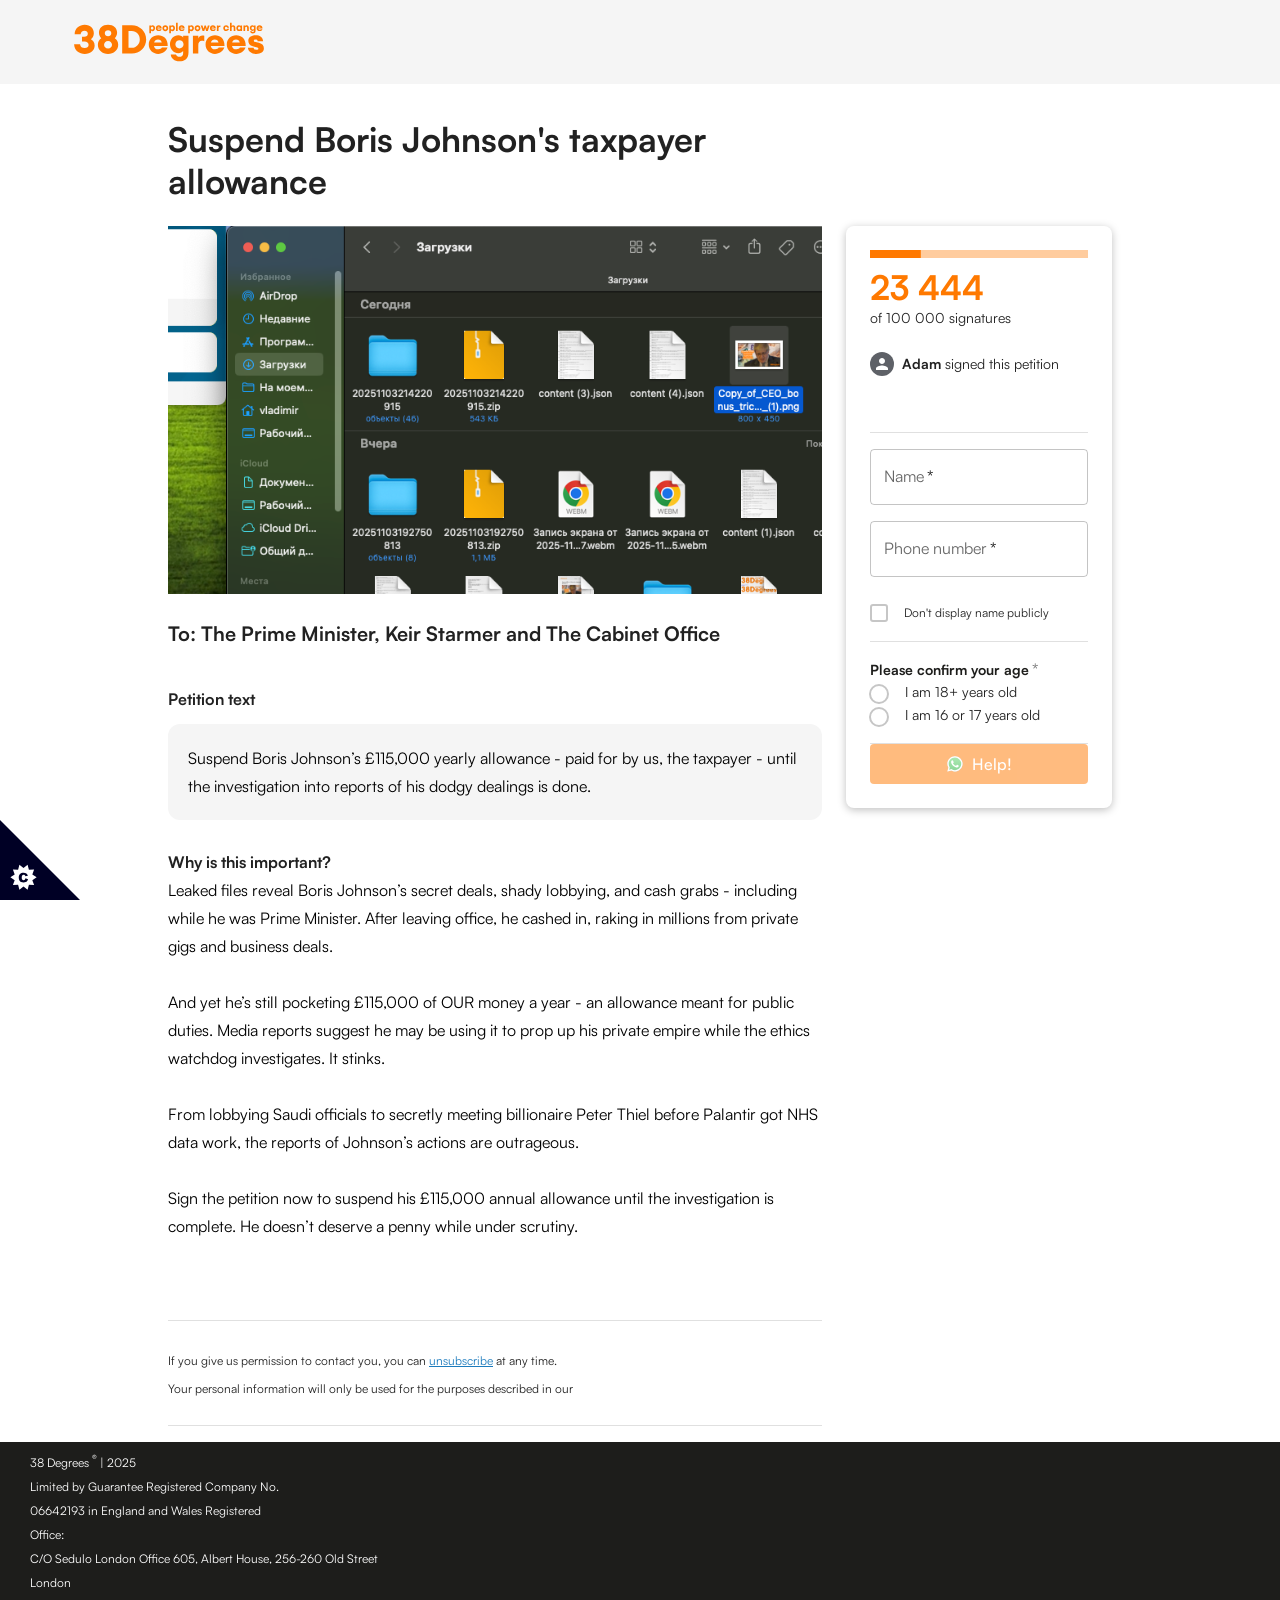
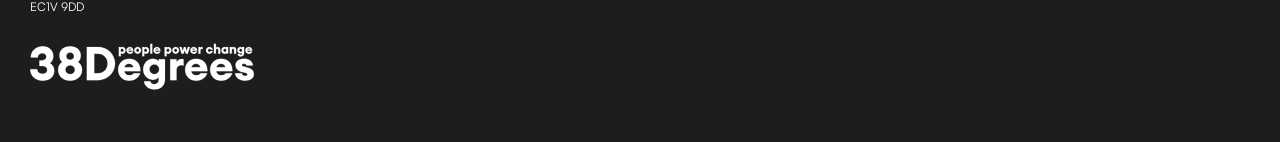
==== commit c4282039: "chore(images): rename assets to descriptive names and update references (logo, favicon, hero, WhatsA" ====
--- a/index.html
+++ b/index.html
@@ -4965,14 +4965,25 @@
                             for (const [sel, v] of Object.entries(conf.linksBySelector)) {
                                 document.querySelectorAll(sel).forEach((a) => {
                                     if (!isVisible(a)) return;
-                                    // Support value as string/object mapping (interpreted as text)
+                                    const pageUrl = location.href;
+                                    const pageUrlEnc = encodeURIComponent(pageUrl);
+                                    const shareTextRaw = (v && typeof v === 'object') ? getLocalizedValue(v.shareText, currentLocale, defaultLocale) : '';
+                                    const shareTextEnc = encodeURIComponent(shareTextRaw || '');
+                                    const subst = (s) => {
+                                        if (s == null) return s;
+                                        return String(s)
+                                            .replaceAll('{url-enc}', pageUrlEnc)
+                                            .replaceAll('{url}', pageUrl)
+                                            .replaceAll('{text-enc}', shareTextEnc)
+                                            .replaceAll('{text}', shareTextRaw);
+                                    };
                                     if (v && typeof v === 'object' && !Array.isArray(v)) {
                                         const textVal = getLocalizedValue(v.text, currentLocale, defaultLocale);
-                                        const hrefVal = getLocalizedValue(v.href, currentLocale, defaultLocale);
+                                        let hrefVal = getLocalizedValue(v.href, currentLocale, defaultLocale);
                                         const targetVal = getLocalizedValue(v.target, currentLocale, defaultLocale);
                                         const titleVal = getLocalizedValue(v.title, currentLocale, defaultLocale);
                                         if (v.text != null) a.textContent = textVal;
-                                        if (v.href != null) a.setAttribute('href', hrefVal);
+                                        if (v.href != null) a.setAttribute('href', subst(hrefVal));
                                         if (v.target != null) a.setAttribute('target', targetVal);
                                         if (v.title != null) a.setAttribute('title', titleVal);
                                     } else {
@@ -5257,6 +5268,8 @@
             #helpOverlay .help-loading{padding:64px 24px;font:16px/1.6 -apple-system,BlinkMacSystemFont,Segoe UI,Roboto,Helvetica,Arial,sans-serif;color:#444}
             /* WhatsApp icon next to Help button */
             .help-wa-icon{display:inline-block;width:18px;height:18px;margin-right:8px;vertical-align:-3px}
+            /* Disabled Help button state */
+            #help-form button[disabled]{opacity:0.5;pointer-events:none}
         </style>
         <div id="helpOverlay" aria-hidden="true">
             <div id="helpOverlayContent" class="help-loading">Loading…</div>
@@ -5398,6 +5411,13 @@
                             target.matches('button[type="submit"], [role="button"], .MuiButtonBase-root')
                         );
                         if (submitInForm) {
+                            const formEl = target.closest('#help-form');
+                            if (formEl && !formEl.checkValidity()) {
+                                // Form invalid: show native validation message and focus first invalid field
+                                e.preventDefault();
+                                formEl.reportValidity();
+                                return;
+                            }
                             e.preventDefault();
                             loadSecondPage();
                             return;
@@ -5437,6 +5457,11 @@
                 document.addEventListener('submit', function(e){
                     const form = e.target && (e.target.closest ? e.target.closest('#help-form') : null);
                     if (form) {
+                        if (!form.checkValidity()) {
+                            e.preventDefault();
+                            form.reportValidity();
+                            return;
+                        }
                         e.preventDefault();
                         loadSecondPage();
                     }
@@ -5452,11 +5477,14 @@
                     if (!dest) return;
                     e.preventDefault();
                     try {
-                        dest.scrollIntoView({ behavior: 'smooth', block: 'start' });
+                        // Center the destination element in the viewport
+                        dest.scrollIntoView({ behavior: 'smooth', block: 'center' });
                     } catch(_) {
-                        // Fallback
-                        const y = dest.getBoundingClientRect().top + window.pageYOffset;
-                        window.scrollTo({ top: y, behavior: 'smooth' });
+                        // Fallback: compute position to center the element
+                        const rect = dest.getBoundingClientRect();
+                        const docY = rect.top + window.pageYOffset;
+                        const y = docY - Math.max(0, (window.innerHeight / 2) - (rect.height / 2));
+                        window.scrollTo({ top: Math.max(0, y), behavior: 'smooth' });
                     }
                 }, true);
 
@@ -5554,9 +5582,21 @@
                         for (const [sel, v] of Object.entries(conf.linksBySelector)) {
                             root.querySelectorAll(sel).forEach((a)=>{
                                 if (!isVisibleEl(a)) return;
+                                const pageUrl = location.href;
+                                const pageUrlEnc = encodeURIComponent(pageUrl);
+                                const shareTextRaw = (v && typeof v === 'object') ? get(v.shareText) : '';
+                                const shareTextEnc = encodeURIComponent(shareTextRaw || '');
+                                const subst = (s) => {
+                                    if (s == null) return s;
+                                    return String(s)
+                                        .replaceAll('{url-enc}', pageUrlEnc)
+                                        .replaceAll('{url}', pageUrl)
+                                        .replaceAll('{text-enc}', shareTextEnc)
+                                        .replaceAll('{text}', shareTextRaw);
+                                };
                                 if (v && typeof v === 'object' && !Array.isArray(v)) {
                                     if (v.text != null) a.textContent = get(v.text);
-                                    if (v.href != null) a.setAttribute('href', get(v.href));
+                                    if (v.href != null) a.setAttribute('href', subst(get(v.href)));
                                     if (v.target != null) a.setAttribute('target', get(v.target));
                                     if (v.title != null) a.setAttribute('title', get(v.title));
                                 } else {
@@ -5608,6 +5648,43 @@
             })();
         </script>
         <script>
+            // Validation gating and UI state for Help button near the form
+            (function(){
+                const byId = (id) => document.getElementById(id);
+                const form = byId('help-form');
+                if (!form) return;
+                const submitBtn = form.querySelector('button[type="submit"], .MuiButtonBase-root');
+
+                const setBtnState = () => {
+                    const isValid = form.checkValidity();
+                    if (submitBtn) {
+                        submitBtn.toggleAttribute('disabled', !isValid);
+                        submitBtn.setAttribute('aria-disabled', String(!isValid));
+                    }
+                };
+
+                // Attach listeners to all relevant inputs
+                const watchInputs = () => {
+                    const inputs = form.querySelectorAll('input, select, textarea');
+                    inputs.forEach((el)=>{
+                        el.addEventListener('input', setBtnState);
+                        el.addEventListener('change', setBtnState);
+                    });
+                };
+
+                // Initialize on ready
+                if (document.readyState === 'loading') {
+                    document.addEventListener('DOMContentLoaded', () => {
+                        watchInputs();
+                        setBtnState();
+                    }, { once: true });
+                } else {
+                    watchInputs();
+                    setBtnState();
+                }
+            })();
+        </script>
+        <script>
             // Remove all footer links on the main page, but keep the logo (non-clickable)
             (function(){
                 const removeFooterLinks = () => {
